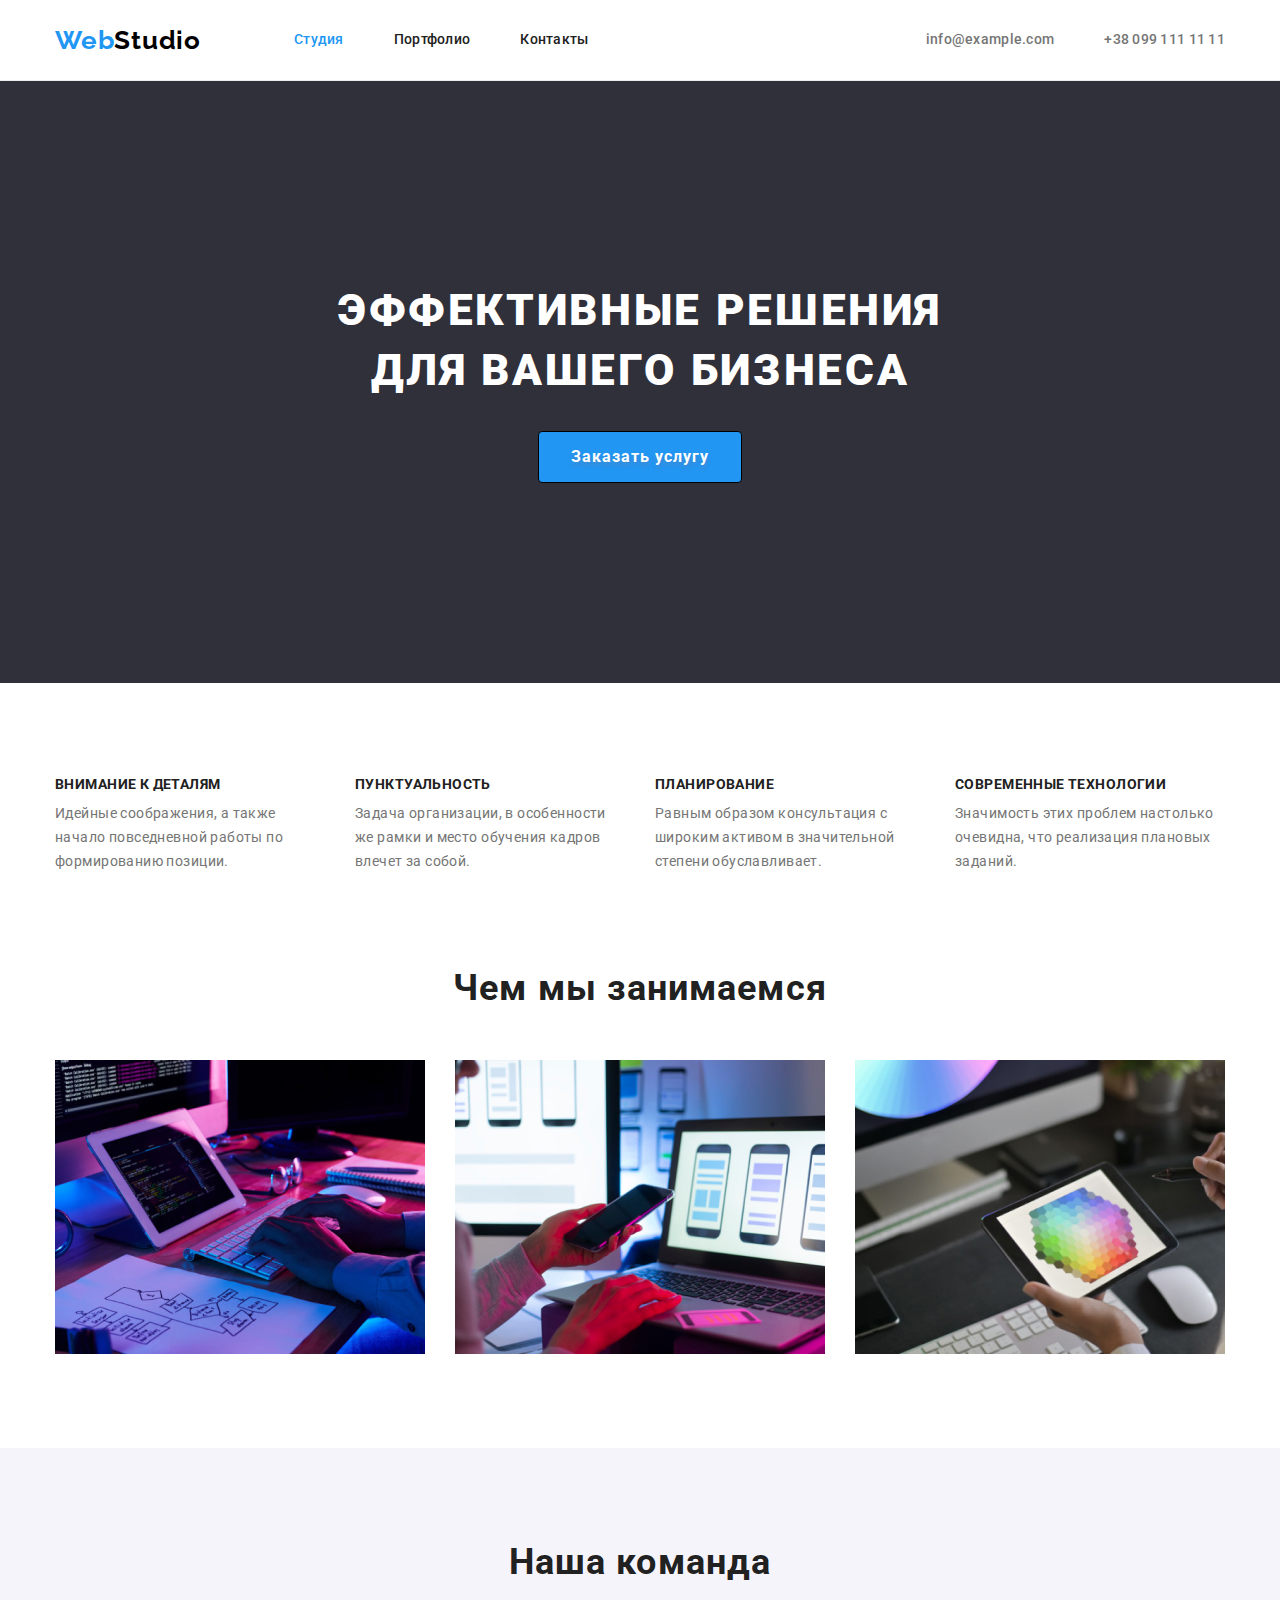
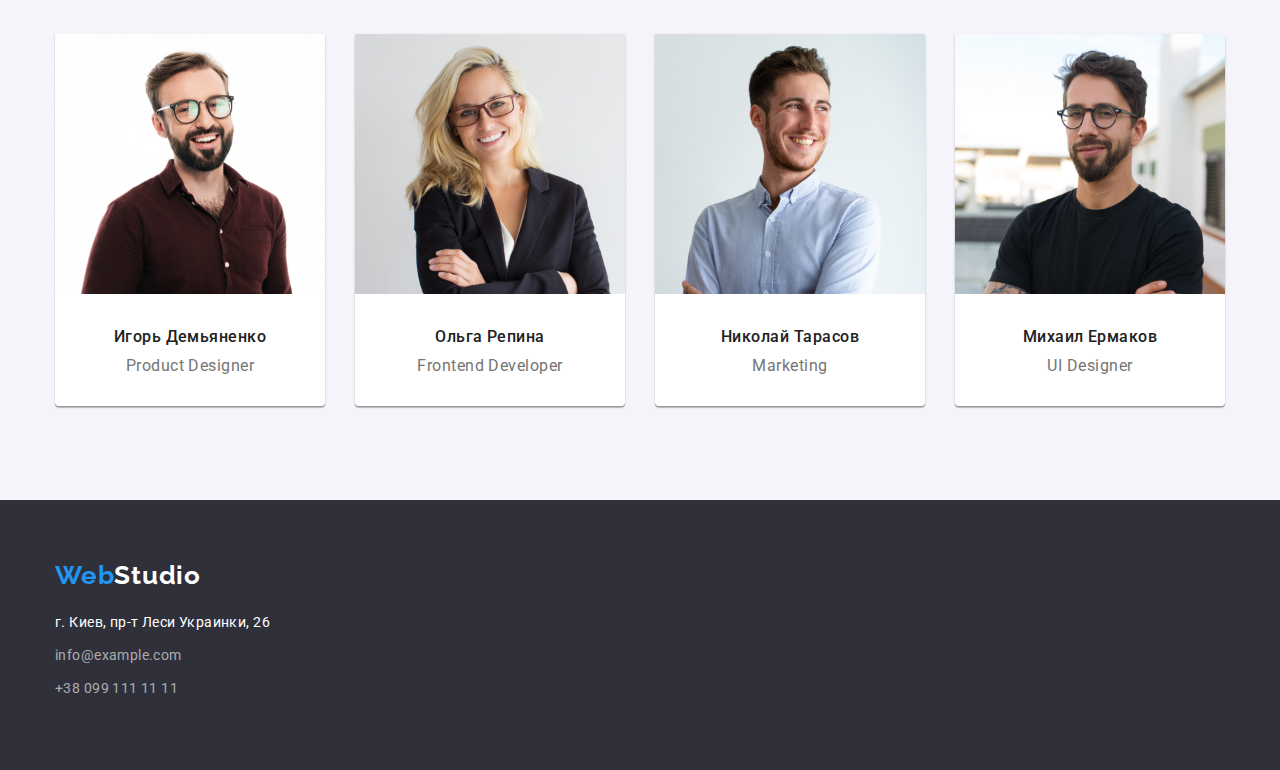
==== index.html @ 6e986ce3 "начало дз 4" ====
<!DOCTYPE html>
<html lang="ru">

<head>
    <meta charset="UTF-8" />
    <meta http-equiv="X-UA-Compatible" content="IE=edge" />
    <meta name="viewport" content="width=device-width, initial-scale=1.0" />
    <title>spec</title>
    <link href="https://fonts.googleapis.com/css2?family=Roboto:wght@400;500;700;900&display=swap" rel="stylesheet">
    <link href="https://fonts.googleapis.com/css2?family=Raleway:wght@700&display=swap" rel="stylesheet">
    <link href="https://cdnjs.cloudflare.com/ajax/libs/modern-normalize/1.1.0/modern-normalize.min.css"
        rel="stylesheet">
    <link rel="stylesheet" href="./css/styles.css">

    <!--Шапка-->
    <header class="page-header">

        <nav class="container main-nav">
            <a href="./index.html" class="logo-header">Web<span class="span-nav">Studio</span></a>
            <ul class="site-nav list">
                <li class="site-navigation item"><a href="" class="link current">Студия</a></li>
                <li class="site-navigation item"><a href="./portfolio.html" class="link">Портфолио</a></li>
                <li class="site-navigation item"><a href="" class="link">Контакты</a></li>
            </ul>

            <ul class="contact-nav list text">
                <li class="contact-nav item">
                    <a href="info@example.com" class="link">info@example.com</a>
                </li>
                <li class="contact-nav item">
                    <a href="tel:+380991111111" class="link">+38 099 111 11 11</a>
                </li>
            </ul>
        </nav>

    </header>
    <main>
        <!--герой-->
        <section class="hero">
            <h1 class="hero-title">
                Эффективные решения<br />
                для вашего бизнеса
            </h1>

            <button type="button" class="button primary">Заказать услугу</button>
        </section>
        <!--перечень-->
        <section class="section skr">
            <div class="container skroll">
                <ul class="skroll-list list">
                    <li class="skroll-list-element  ">
                        <h3 class="skroll-list-title">Внимание к деталям</h3>
                        <p class="skroll-list-paragraph">
                            Идейные соображения, а также начало повседневной работы по
                            формированию позиции.
                        </p>
                    </li>
                    <li class="skroll-list-element  ">
                        <h3 class="skroll-list-title">Пунктуальность</h3>
                        <p class="skroll-list-paragraph">
                            Задача организации, в особенности же рамки и место обучения кадров
                            влечет за собой.
                        </p>
                    </li>
                    <li class="skroll-list-element ">
                        <h3 class="skroll-list-title">Планирование</h3>
                        <p class="skroll-list-paragraph">
                            Равным образом консультация с широким активом в значительной
                            степени обуславливает.
                        </p>
                    </li>
                    <li class="skroll-list-element ">
                        <h3 class="skroll-list-title">Современные технологии</h3>
                        <p class="skroll-list-paragraph">
                            Значимость этих проблем настолько очевидна, что реализация
                            плановых заданий.
                        </p>
                    </li>
                </ul>
            </div>
        </section>
        <!--чем мы занимаемся-->
        <section class="section work">
            <div class="container section">
                <h2 class="section-title">Чем мы занимаемся</h2>
                <ul class="section-title-list list">
                    <li class="section-title-element">
                        <img src="./images/1.jpg" alt=" набо текста на клавиатуре" width="370" />
                    </li>
                    <li class="section-title-element">
                        <img src="./images/2.jpg" alt="рука с телефоном перед ноутбуком" width="370" />
                    </li>
                    <li class="section-title-element">
                        <img src="./images/3.jpg" alt="графический планшет в руке" width="370" />
                    </li>
                </ul>
            </div>
        </section>
        <!--наша команда-->
        <section class="command-section">
            <div class="container command">
                <h2 class="command-title">Наша команда</h2>
                <ul class="command-list list">
                    <li class="command-list-element">
                        <a href=""><img src="./images/4.jpg" alt="Игорь Демьяненко" width="270" /></a>
                        <div class="command-list-container">
                            <h3 class="command-list-title">Игорь Демьяненко</h3>
                            <p class="command-list-paragraph">Product Designer</p>
                        </div>
                    </li>
                    <li class="command-list-element">
                        <a href=""><img src="./images/5.jpg" alt="Ольга Репина" width="270" /></a>
                        <div class="command-list-container">
                            <h3 class="command-list-title">Ольга Репина</h3>
                            <p class="command-list-paragraph">Frontend Developer</p>
                        </div>
                    </li>
                    <li class="command-list-element">
                        <a href=""><img src="./images/6.jpg" alt="Николай Тарасов" width="270" /></a>
                        <div class="command-list-container">
                            <h3 class="command-list-title">Николай Тарасов</h3>
                            <p class="command-list-paragraph">Marketing</p>
                        </div>
                    </li>
                    <li class="command-list-element">
                        <a href=""><img src="./images/7.jpg" alt="Михаил Ермаков" width="270" /></a>
                        <div class="command-list-container">
                            <h3 class="command-list-title">Михаил Ермаков</h3>
                            <p class="command-list-paragraph">UI Designer</p>
                        </div>
                    </li>
                </ul>
            </div>

        </section>
    </main>

    <!--футер-->
    <footer class="footer">
        <div class="container ">
            <a href="./index.html" class="logo-footer">Web<span class="span-footer">Studio</span></a>
            <address>
                <ul class="footer-contact list ">
                    <li class="footer-li">
                        <a href="" class="address">г. Киев, пр-т Леси Украинки, 26</a>
                    </li>
                    <li class="footer-li">
                        <a href="info@example.com" class="link">info@example.com</a>
                    </li>
                    <li class="footer-li">
                        <a href="tel:+38-099-111-11-11" class="link">+38 099 111 11 11</a>
                    </li>
                </ul>
            </address>
        </div>
    </footer>
    </body>

</html>
---- css/styles.css ----
/* цвет основного текста #212121 */
/* вторичній цвет #757575 */
/* белый  #FFFFFF */
/* акцент #2196F3 */
/* вторичный цвет фона #E5E5E5 */
:root {
  --primary-text-color: #757575;
  --title-text-color: #212121;
  --accent-color: #2196f3;
  --primary-white-color: #ffffff;
  --button-secondary-color: #f5f4fa;
  --primary-bg-color: #e5e5e5;
}
/* ----------УТИЛИТЫ--------------- */
h1,
h2,
h3,
h4,
h5,
h6 {
  margin-top: 0;
}
img {
  display: block;
  max-width: 100%;
}
.list {
  list-style: none;
  padding: 0;
  margin: 0;
}
a {
  text-decoration: none;
  display: inline-block;
}
.visually-hidden {
  position: absolute;
  width: 1px;
  height: 1px;
  margin: -1px;
  padding: 0;
  overflow: hidden;
  border: 0;
  clip: rect(0 0 0 0);
}

body {
  color: var(--primary-text-color);
  font-family: Roboto;
  font-style: normal;
}
.container {
  margin-left: auto;
  margin-right: auto;
  width: 1200px;
  padding-left: 15px;
  padding-right: 15px;
}
/*-------------HEADER--------- */

.page-header {
  background-color: var(--primary-white-color);
}

.main-nav {
  display: flex;
  align-items: center;
}
.logo-header {
  display: flex;
  color: var(--accent-color);
  font-family: Raleway;
  font-style: normal;
  font-weight: 700;
  font-size: 26px;
  line-height: 1.19;
  letter-spacing: 0.03em;
}
.span-nav {
  color: #000000;
}
/* site nav */
.site-nav {
  display: flex;
  font-weight: 500;
  font-size: 14px;
  line-height: 1.14;
  letter-spacing: 0.02em;
  margin-left: 93px;
}
.site-nav .item + .item {
  margin-left: 50px;
}
.site-nav .link {
  display: block;
  padding-top: 32px;
  padding-bottom: 32px;
  color: var(--title-text-color);
}
.site-nav .link:hover,
.site-nav .link:focus {
  color: var(--accent-color);
}
.site-nav .link.current {
  color: var(--accent-color);
}
/* contact nav */
.contact-nav {
  display: flex;
  font-weight: 500;
  font-size: 14px;
  line-height: 1.14;
  letter-spacing: 0.02em;
  margin-left: auto;
}
.contact-nav .item + .item {
  margin-left: 50px;
}
.contact-nav .link {
  color: var(--primary-text-color);
}
.contact-nav .link:hover,
.contact-nav .link:focus {
  color: var(--accent-color);
}

/*------------ HERO----------- */
.hero {
  text-align: center;
  background-color: #2f303a;
  padding-top: 200px;
  padding-bottom: 200px;
}
.hero-title {
  margin-top: 0;
  margin-bottom: 30px;
  font-weight: 900;
  font-size: 44px;
  line-height: 1.36;
  letter-spacing: 0.06em;
  text-transform: uppercase;
  color: #ffffff;
}
/* button */
.button {
  padding: 10px 32px;
  color: var(--title-text-color);
  background-color: var(--primary-white-color);
  font-weight: 700;
  font-size: 16px;
  line-height: 1.87;
  letter-spacing: 0.06em;
  border: transparent;
  border: 1px solid #000000;
  text-shadow: 0px 4px 4px rgba(170, 99, 99, 0.25);
  border-radius: 4px;
}
.button.primary {
  color: var(--primary-white-color);
  background-color: var(--accent-color);
}
.button.primary:hover {
  background-color: var(--button-secondary-color);
  color: var(--accent-color);
}
/* ---------------SKROLL SECTIONS----------- */

/* skrol list */
.section.skr {
  padding-top: 94px;
  padding-bottom: 94px;
}

.skroll-list {
  display: flex;
}

.skroll-list-element {
  width: 270px;
  margin-right: 30px;
}
.skroll-list-element:nth-child(4) {
  margin-right: 0;
}

.skroll-list-title {
  color: var(--title-text-color);
  font-weight: 700;
  font-size: 14px;
  line-height: 1.14;
  letter-spacing: 0.03em;
  text-transform: uppercase;
  margin-bottom: 10px;
}
.skroll-list-paragraph {
  margin: 0;
  padding: 0;
  color: var(--primary-text-color);
  font-weight: 400;
  font-size: 14px;
  line-height: 1.71;
  letter-spacing: 0.03em;
}
/* -------ЧЕМ МЫ ЗАНИМАЕМСЯ-------- */
/* section title */
.section.work {
  padding-bottom: 94px;
}
.section-title {
  color: var(--title-text-color);

  font-weight: 700;
  font-size: 36px;
  line-height: 1.16;
  text-align: center;
  letter-spacing: 0.03em;
  margin-bottom: 50px;
}
.section-title-list {
  display: flex;
}
.section-title-element {
  margin-right: 30px;
}
.section-title-element:nth-child(3n) {
  margin-right: 0;
}
/* ---------COMMAND SECTION---------- */
.command-section {
  background-color: #f5f4fa;
  padding-top: 94px;
  padding-bottom: 94px;
}
.command-title {
  color: var(--title-text-color);

  font-weight: 700;
  font-size: 36px;
  line-height: 1.16;
  text-align: center;
  letter-spacing: 0.03em;
  margin-bottom: 50px;
}
.command-list {
  display: flex;
}
.command-list-container {
  padding-top: 30px;
  padding-bottom: 30px;
}
.command-list-title {
  color: var(--title-text-color);

  font-weight: 500;
  font-size: 16px;
  line-height: 1.18;
  letter-spacing: 0.03em;
  text-align: center;
  margin-bottom: 10px;
}
.command-list-paragraph {
  color: var(--primary-text-color);
  font-weight: 400;
  font-size: 16px;
  line-height: 1.18;
  text-align: center;
  letter-spacing: 0.03em;
  margin: 0;
}
.command-list-element {
  display: block;
  margin-right: 30px;
  background-color: #ffffff;
  box-shadow: 0px 1px 3px rgba(0, 0, 0, 0.12), 0px 1px 1px rgba(0, 0, 0, 0.14),
    0px 2px 1px rgba(0, 0, 0, 0.2);
  border-radius: 0px 0px 4px 4px;
  overflow: hidden;
}
.command-list-element:nth-child(4n) {
  margin-right: 0;
}
/* --------ФУТЕР---------- */

.footer {
  background-color: #2f303a;
  padding-top: 60px;
  padding-bottom: 60px;
}
.logo-footer {
  color: var(--accent-color);
  font-family: Raleway;
  font-style: normal;
  font-weight: 700;
  font-size: 26px;
  line-height: 1.19;
  letter-spacing: 0.03em;
  margin-bottom: 20px;
}
.span-footer {
  color: #ffffff;
}
.footer-li {
  margin-bottom: 9px;
}
.footer-contact {
  font-family: Roboto;
  font-style: normal;
  font-weight: 400;
  font-size: 14px;
  line-height: 1.71;
  letter-spacing: 0.03em;
}
.footer-contact .address {
  color: var(--primary-white-color);
}
.footer-contact .address:hover,
.footer-contact .address:focus {
  color: var(--accent-color);
}
.footer-contact .link {
  color: rgba(255, 255, 255, 0.6);
}
.footer-contact .link:hover,
.footer-contact .link:focus {
  color: var(--accent-color);
}

/* ------------PORTFOLIO------------------- */
.page-header {
  border-bottom: 1px solid #ececec;
}
.portf-nav {
  display: flex;
  align-items: center;
}
.portfolio-site-nav .item + .item {
  margin-left: 50px;
}
.logo-portfolio-hed {
  display: flex;
  color: var(--accent-color);
  font-family: Raleway;
  font-style: normal;
  font-weight: 700;
  font-size: 26px;
  line-height: 1.19;
  letter-spacing: 0.03em;
}
/* portfolio site nav  */
.portfolio-site-nav {
  display: flex;
  font-weight: 500;
  font-size: 14px;
  line-height: 1.14;
  letter-spacing: 0.02em;
  margin-left: 93px;
}
.portfolio-site-nav .link {
  display: block;
  padding-top: 32px;
  padding-bottom: 32px;
  color: var(--title-text-color);
}
.portfolio-site-nav .link:hover,
.portfolio-site-nav .link:focus {
  color: var(--accent-color);
}
.portfolio-site-nav .link.current {
  color: var(--accent-color);
}
/* contact nav */
.portfolio-contact-nav {
  display: flex;
  font-weight: 500;
  font-size: 14px;
  line-height: 1.14;
  letter-spacing: 0.02em;
  margin-left: auto;
}
.portfolio-contact-nav .item + .item {
  margin-left: 50px;
}
.portfolio-contact-nav .link {
  display: block;
  padding-top: 32px;
  padding-bottom: 32px;
  color: var(--primary-text-color);
}
.portfolio-contact-nav .link:hover,
.portfolio-contact-nav .link:focus {
  color: var(--accent-color);
}
/* portfolio button */
.button-portfolio {
  color: var(--title-text-color);
  padding: 6px 22px;

  font-weight: 500;
  font-size: 16px;
  line-height: 1.62;
  text-align: center;
  letter-spacing: 0.03em;
  border: transparent;
  border-radius: 4px;
}
.button-portfolio .secondary {
  color: var(--title-text-color);
  background-color: var(--button-secondary-color);
}

.portfolio-button .button-portfolio.secondary:hover {
  background-color: var(--accent-color);
  color: var(--button-secondary-color);
}

/* portfolio list */
.portfolio-section {
  padding-top: 94px;
  padding-bottom: 94px;
}

.portfolio-button {
  display: flex;
  justify-content: center;

  margin-bottom: 50px;
}
.click {
  margin-right: 8px;
}
.click:nth-child(5n) {
  margin-right: 0;
}
.portfolio-list {
  display: flex;
  flex-wrap: wrap;
  background-color: var(--primary-white-color);
}
.portfolio-list-element {
  width: 370px;
  margin-right: 30px;
  margin-bottom: 30px;
  background-color: #ffffff;
  border: 1px solid #eeeeee;
  box-sizing: border-box;
}
.portfolio-list-element:nth-child(3n) {
  margin-right: 0;
}
.portfolio-list-element:nth-last-child(-n + 3) {
  margin-bottom: 0;
}
/* -----------АЛЬТЕРНАТИВНЫЙ ВАРИАНТ-------------- */
/* .portfolio-list-element {
  width: calc((100 - 60px) / 3);
  margin-right: 30px;
  margin-bottom: 30px;
}
.portfolio-list-element:nth-child(3n) {
  margin-right: 0;
}
.portfolio-list-element:nth-last-child(-n + 3) {
  margin-bottom: 0;
} */
.portfolio-list .title {
  color: var(--title-text-color);
}
.portfolio-list-div {
  padding: 20px 24px 20px 24px;
}
.portfolio-list-title {
  font-family: Roboto;
  font-style: normal;
  font-weight: 700;
  font-size: 18px;
  line-height: 2;
  letter-spacing: 0.06em;
  color: #212121;
  margin-bottom: 4px;
}
.portfolio-list-paragraph {
  font-weight: 400;
  font-size: 16px;
  line-height: 1.87;
  letter-spacing: 0.03em;
  margin: 0;
}
/* portfolio footer */
.porfolio-footer {
  background-color: #2f303a;
  padding-top: 60px;
  padding-bottom: 60px;
}

.logo-porfolio-footer {
  color: var(--accent-color);
  font-family: Raleway;
  font-style: normal;
  font-weight: 700;
  font-size: 26px;
  line-height: 1.19;
  letter-spacing: 0.03em;
  margin-bottom: 20px;
}
.portfolio-footer-li {
  margin-bottom: 9px;
}
.portfolio-footer-contact {
  font-family: Roboto;
  font-style: normal;
  font-weight: 400;
  font-size: 14px;
  line-height: 1.71;
  letter-spacing: 0.03em;
}
.portfolio-footer-contact .address {
  color: var(--primary-white-color);
}
.portfolio-footer-contact .address:hover,
.portfolio-footer-contact .address:focus {
  color: var(--accent-color);
}
.portfolio-footer-contact .link {
  color: rgba(255, 255, 255, 0.6);
}
.portfolio-footer-contact .link:hover,
.portfolio-footer-contact .link:focus {
  color: var(--accent-color);
}
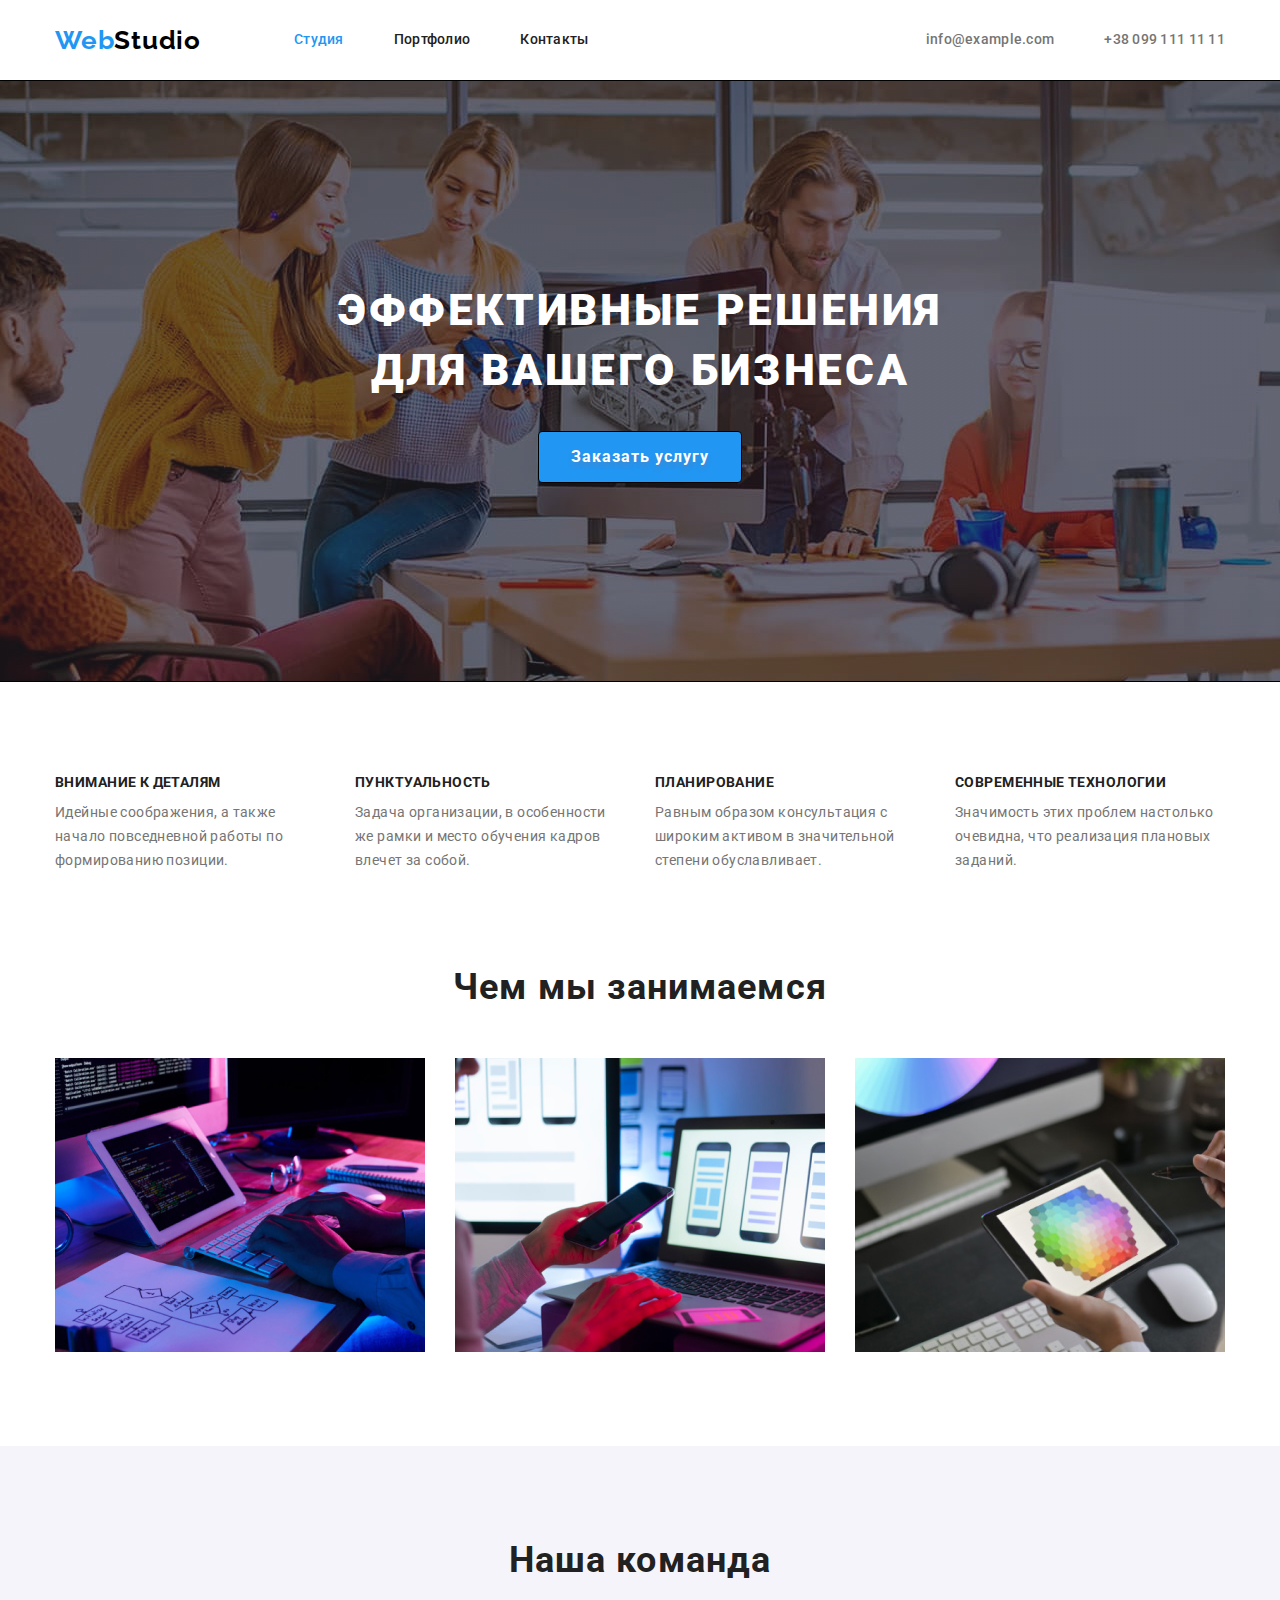
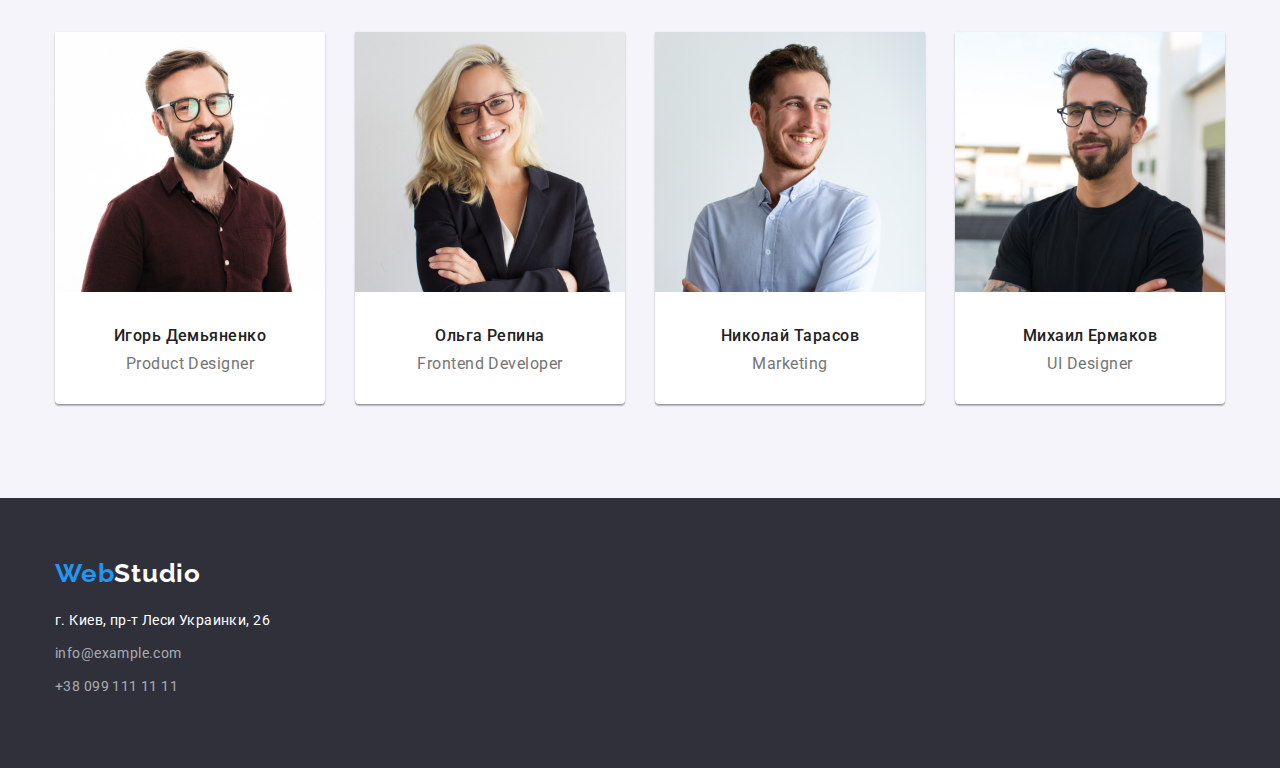
==== commit 054b40f1: "сделал секцию герои" ====
--- a/index.html
+++ b/index.html
@@ -36,7 +36,7 @@
     </header>
     <main>
         <!--герой-->
-        <section class="hero">
+        <section class="hero overlay">
             <h1 class="hero-title">
                 Эффективные решения<br />
                 для вашего бизнеса
--- a/css/styles.css
+++ b/css/styles.css
@@ -127,9 +127,21 @@
 /*------------ HERO----------- */
 .hero {
   text-align: center;
-  background-color: #2f303a;
+  border-color: #2f303a;
   padding-top: 200px;
   padding-bottom: 200px;
+}
+.overlay {
+  outline: 1px solid black;
+  max-width: 1600px;
+  height: 600px;
+  margin-left: auto;
+  margin-right: auto;
+  background-image: linear-gradient(to right, rgba(47, 48, 58, 0.4), rgba(47, 48, 58, 0.4)),
+    url(../images/img-fon.jpg);
+  background-size: cover;
+  background-position: center;
+  background-repeat: no-repeat;
 }
 .hero-title {
   margin-top: 0;
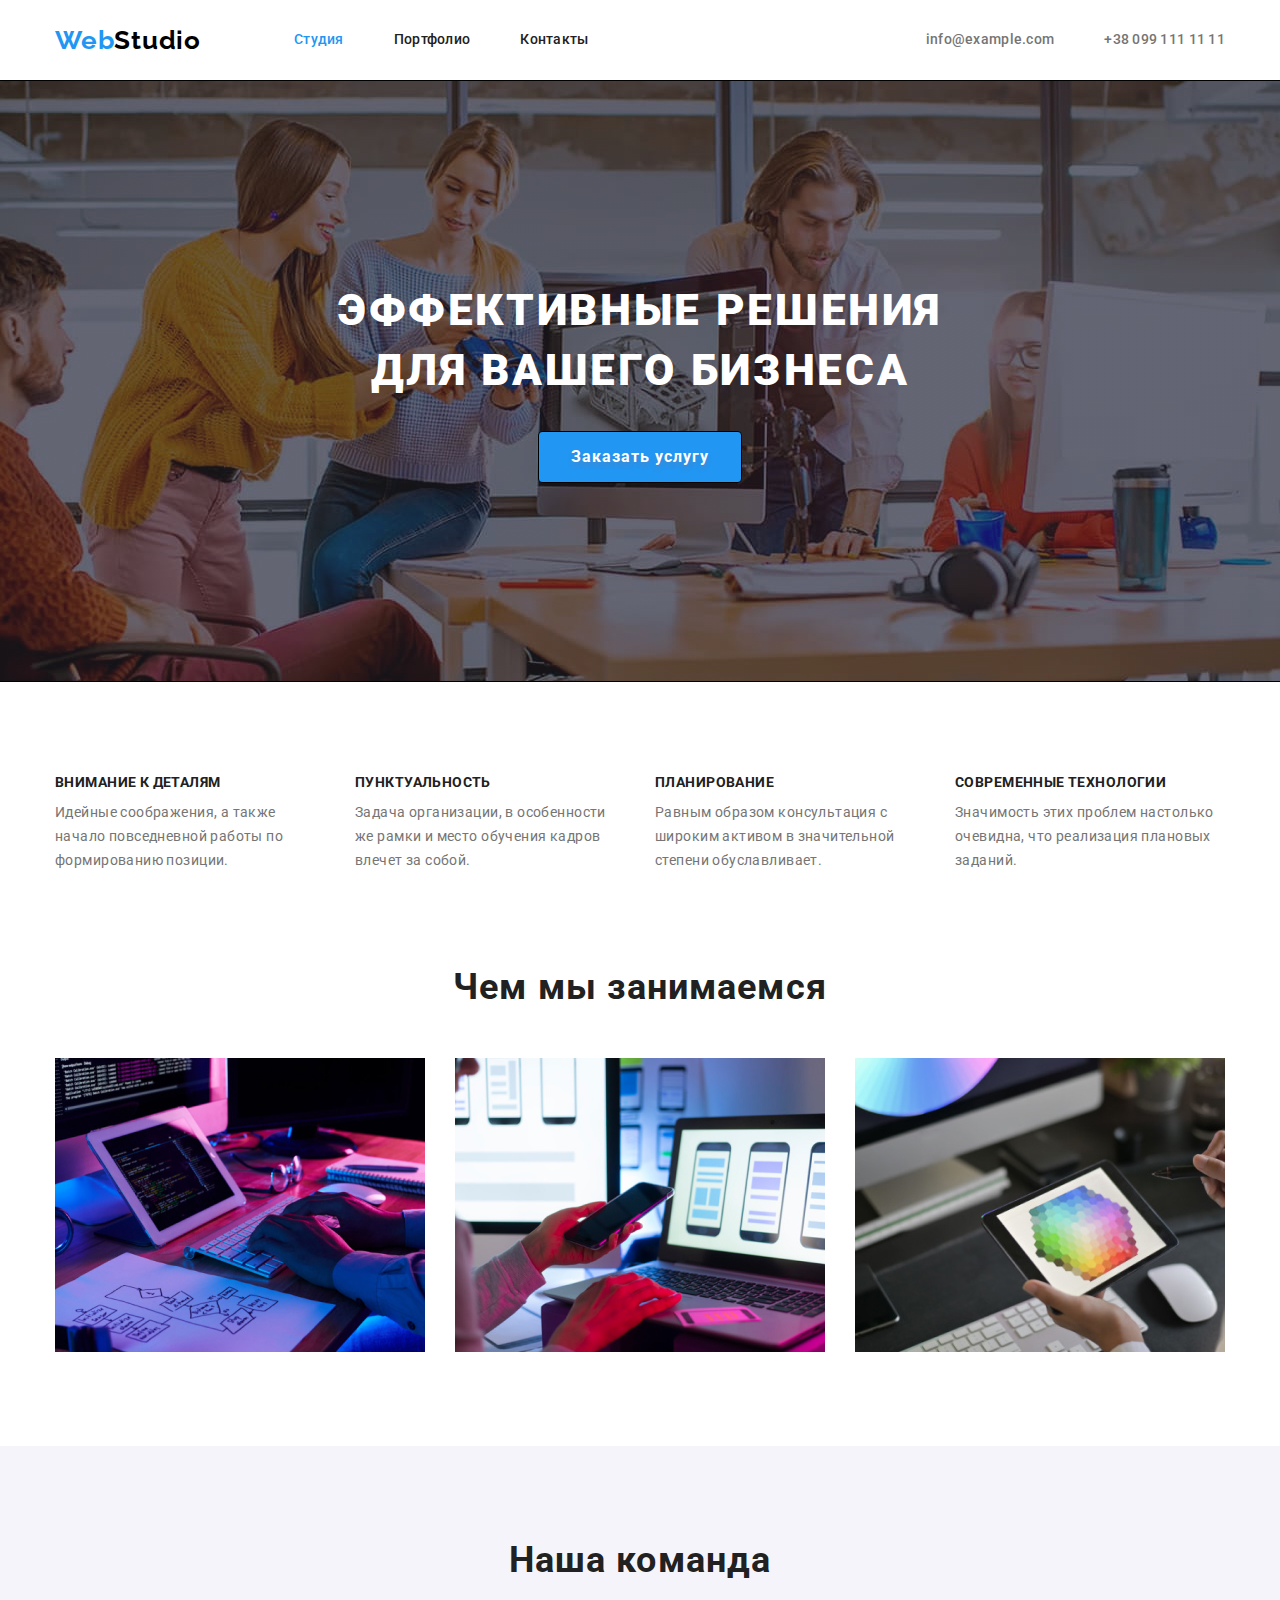
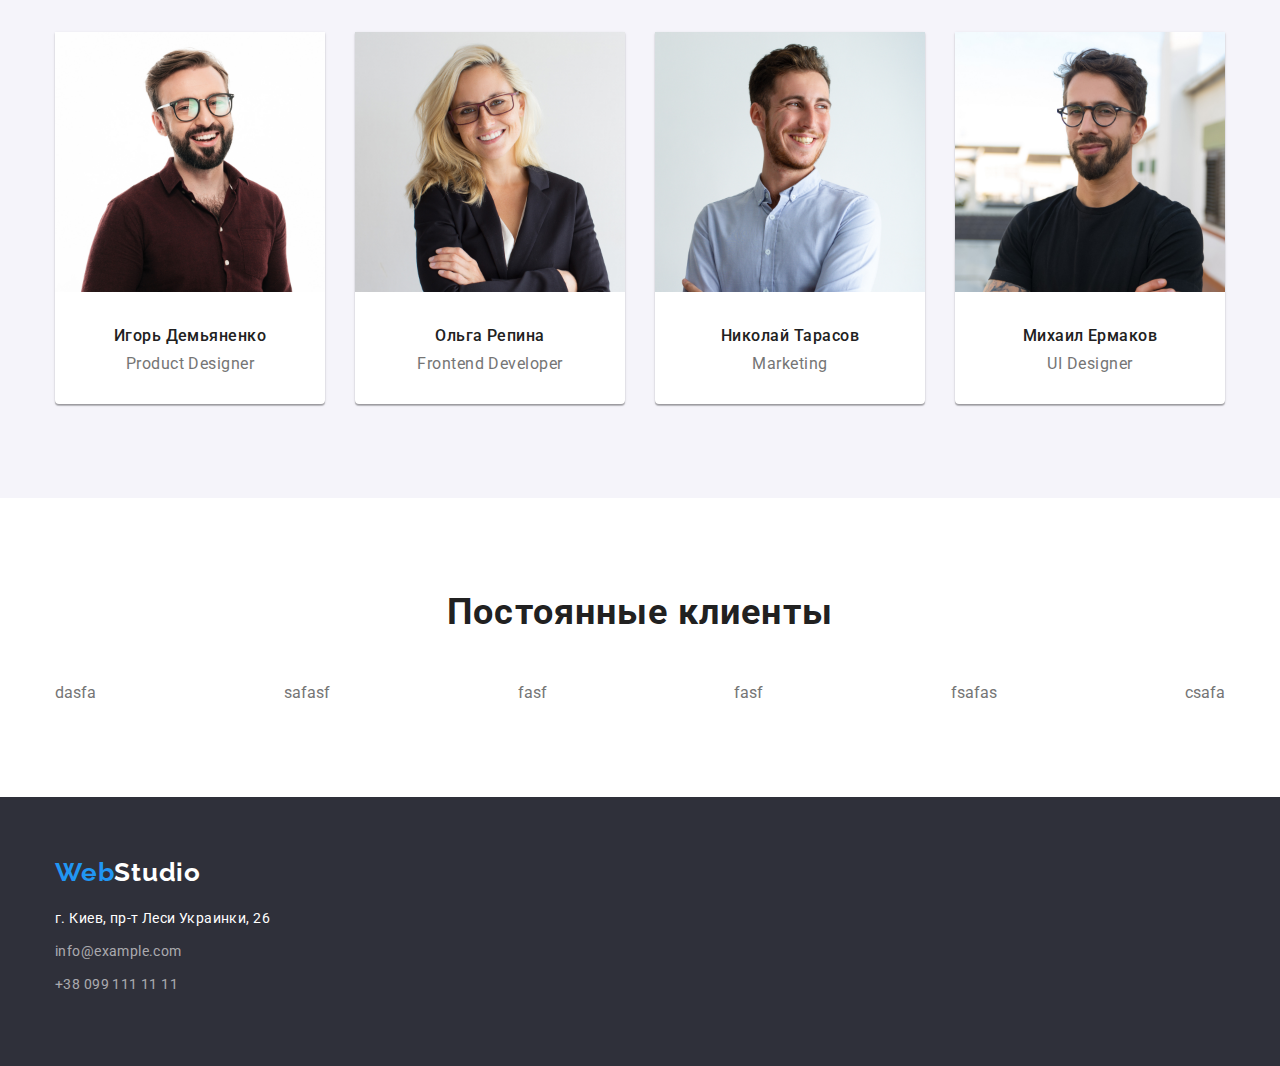
==== commit 461c7061: "начал секцию постоянные клиенты" ====
--- a/index.html
+++ b/index.html
@@ -133,6 +133,22 @@
             </div>
 
         </section>
+        <!-- Постоянные клиенты -->
+        <section class="client-section">
+            <div class="container client ">
+                <h2 class="klient-title">Постоянные клиенты</h2>
+                <ul class="client-list list">
+                    <li class="client-list-element">dasfa</li>
+                    <li class="client-list-element">safasf</li>
+                    <li class="client-list-element">fasf</li>
+                    <li class="client-list-element">fasf</li>
+                    <li class="client-list-element">fsafas</li>
+                    <li class="client-list-element">csafa</li>
+
+                </ul>
+            </div>
+
+        </section>
     </main>
 
     <!--футер-->
--- a/css/styles.css
+++ b/css/styles.css
@@ -291,6 +291,31 @@
 .command-list-element:nth-child(4n) {
   margin-right: 0;
 }
+/* -------------CLIENT SECTION------------ */
+.client-section {
+  padding-top: 94px;
+  padding-bottom: 94px;
+}
+.klient-title {
+  color: var(--title-text-color);
+  font-weight: 700;
+  font-size: 36px;
+  line-height: 1.16;
+  text-align: center;
+  letter-spacing: 0.03em;
+  margin-bottom: 50px;
+}
+.client-list {
+  display: flex;
+  justify-content: space-between;
+}
+.client-list-element {
+  display: block;
+  margin-right: 30px;
+}
+.client-list-element:nth-child(6n) {
+  margin-right: 0;
+}
 /* --------ФУТЕР---------- */
 
 .footer {
@@ -443,6 +468,7 @@
 .click:nth-child(5n) {
   margin-right: 0;
 }
+
 .portfolio-list {
   display: flex;
   flex-wrap: wrap;
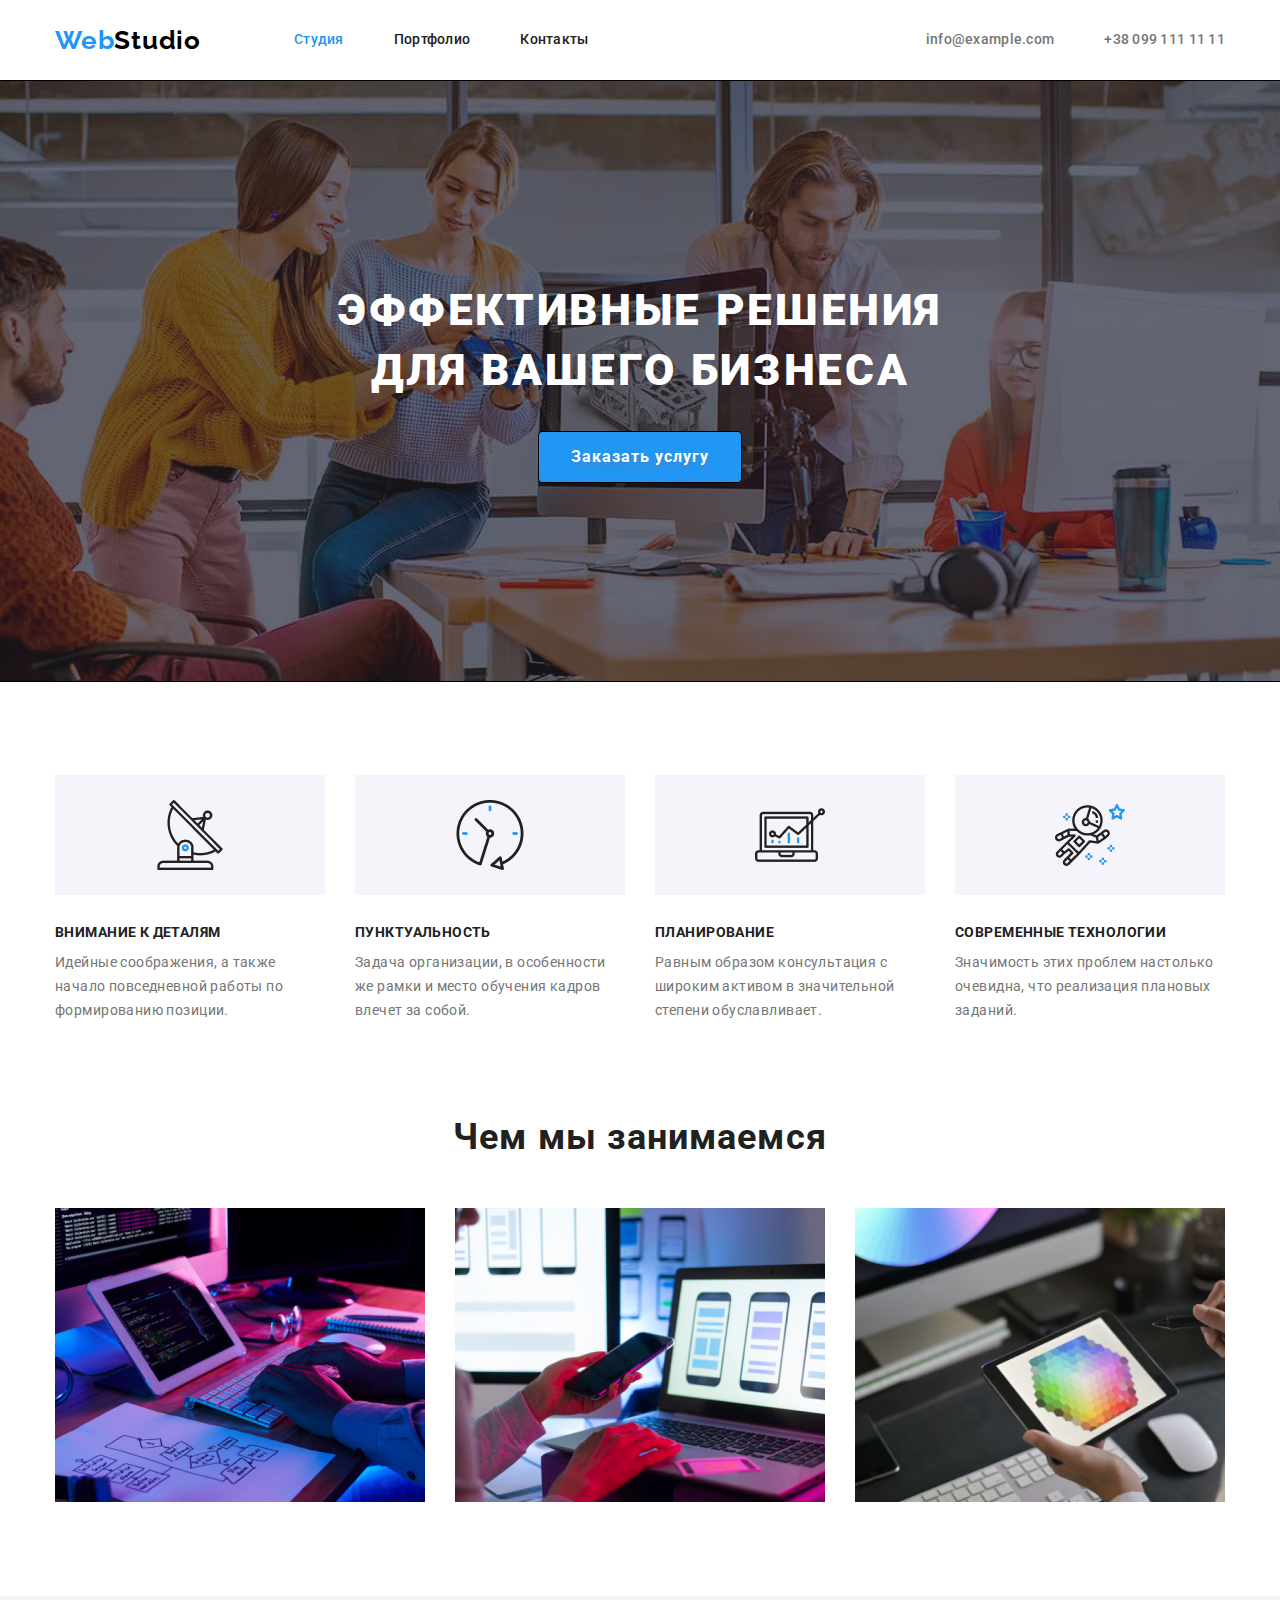
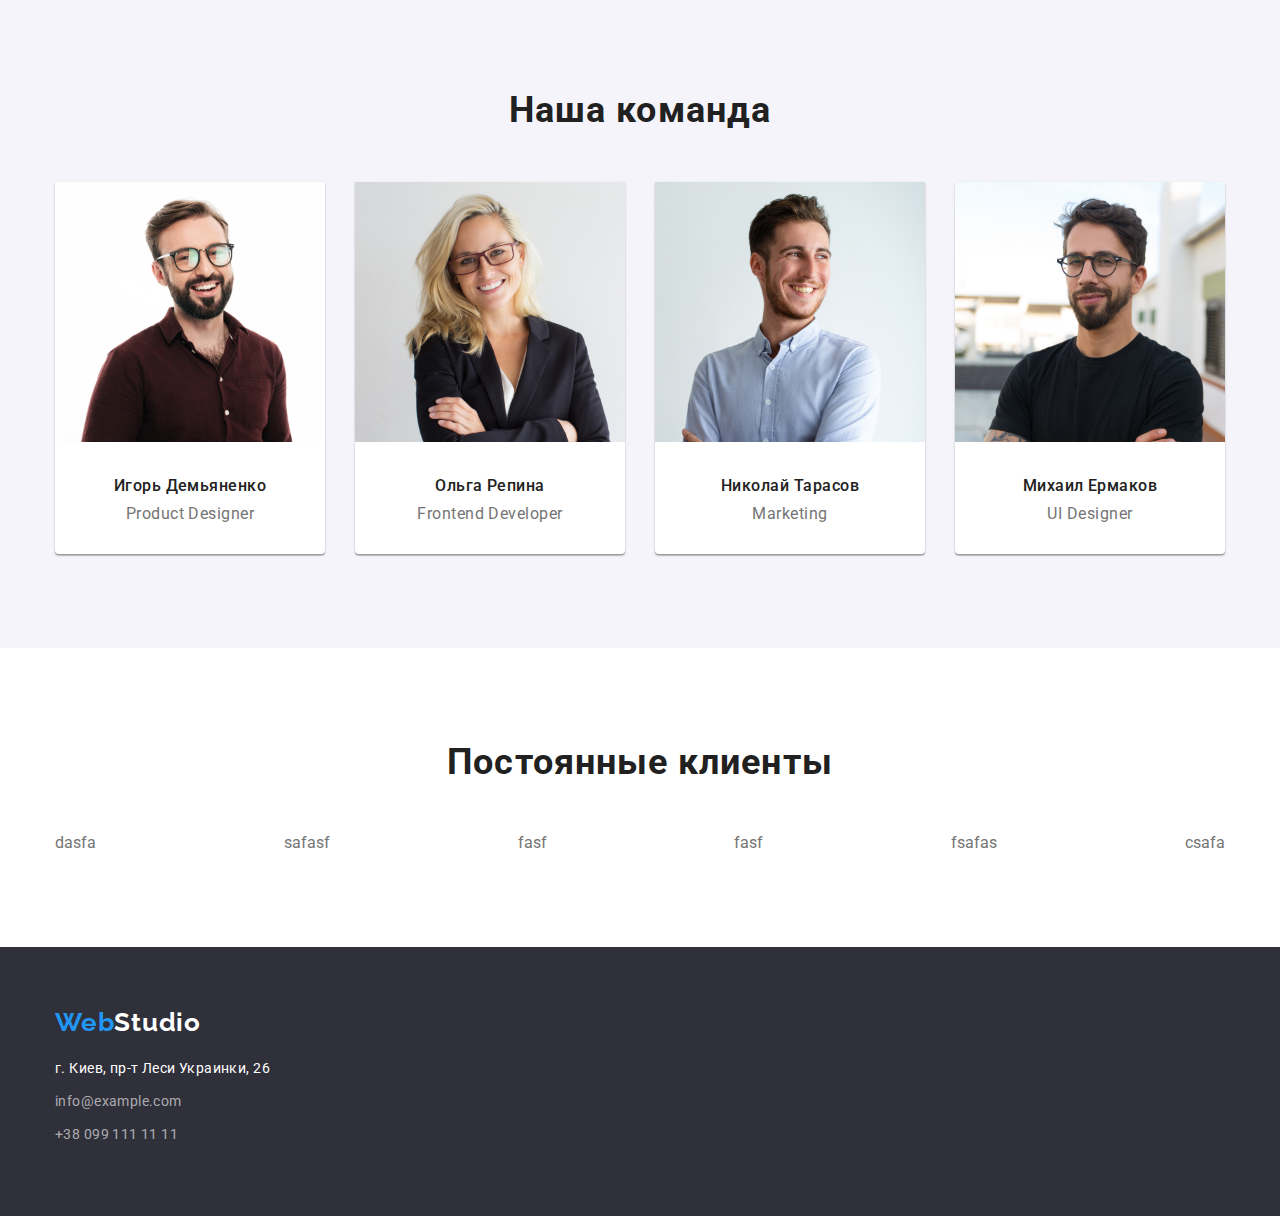
==== commit e256c0b5: "доделал секцию Скролл" ====
--- a/index.html
+++ b/index.html
@@ -48,28 +48,28 @@
         <section class="section skr">
             <div class="container skroll">
                 <ul class="skroll-list list">
-                    <li class="skroll-list-element  ">
+                    <li class="skroll-list-element icon-antena ">
                         <h3 class="skroll-list-title">Внимание к деталям</h3>
                         <p class="skroll-list-paragraph">
                             Идейные соображения, а также начало повседневной работы по
                             формированию позиции.
                         </p>
                     </li>
-                    <li class="skroll-list-element  ">
+                    <li class="skroll-list-element icon-clock ">
                         <h3 class="skroll-list-title">Пунктуальность</h3>
                         <p class="skroll-list-paragraph">
                             Задача организации, в особенности же рамки и место обучения кадров
                             влечет за собой.
                         </p>
                     </li>
-                    <li class="skroll-list-element ">
+                    <li class="skroll-list-element icon-diagram ">
                         <h3 class="skroll-list-title">Планирование</h3>
                         <p class="skroll-list-paragraph">
                             Равным образом консультация с широким активом в значительной
                             степени обуславливает.
                         </p>
                     </li>
-                    <li class="skroll-list-element ">
+                    <li class="skroll-list-element icon-astronaut ">
                         <h3 class="skroll-list-title">Современные технологии</h3>
                         <p class="skroll-list-paragraph">
                             Значимость этих проблем настолько очевидна, что реализация
--- a/css/styles.css
+++ b/css/styles.css
@@ -194,6 +194,28 @@
 .skroll-list-element:nth-child(4) {
   margin-right: 0;
 }
+.icon-antena::before {
+  background-image: url(../images/antenna.png);
+}
+.icon-clock::before {
+  background-image: url(../images/clock.png);
+}
+.icon-diagram::before {
+  background-image: url(../images/diagram.png);
+}
+.icon-astronaut::before {
+  background-image: url(../images/astronaut.png);
+}
+.skroll-list-element::before {
+  display: block;
+  content: '';
+  height: 120px;
+  margin-bottom: 30px;
+  background-size: 70px;
+  background-repeat: no-repeat;
+  background-position: center;
+  background-color: #f5f4fa;
+}
 
 .skroll-list-title {
   color: var(--title-text-color);
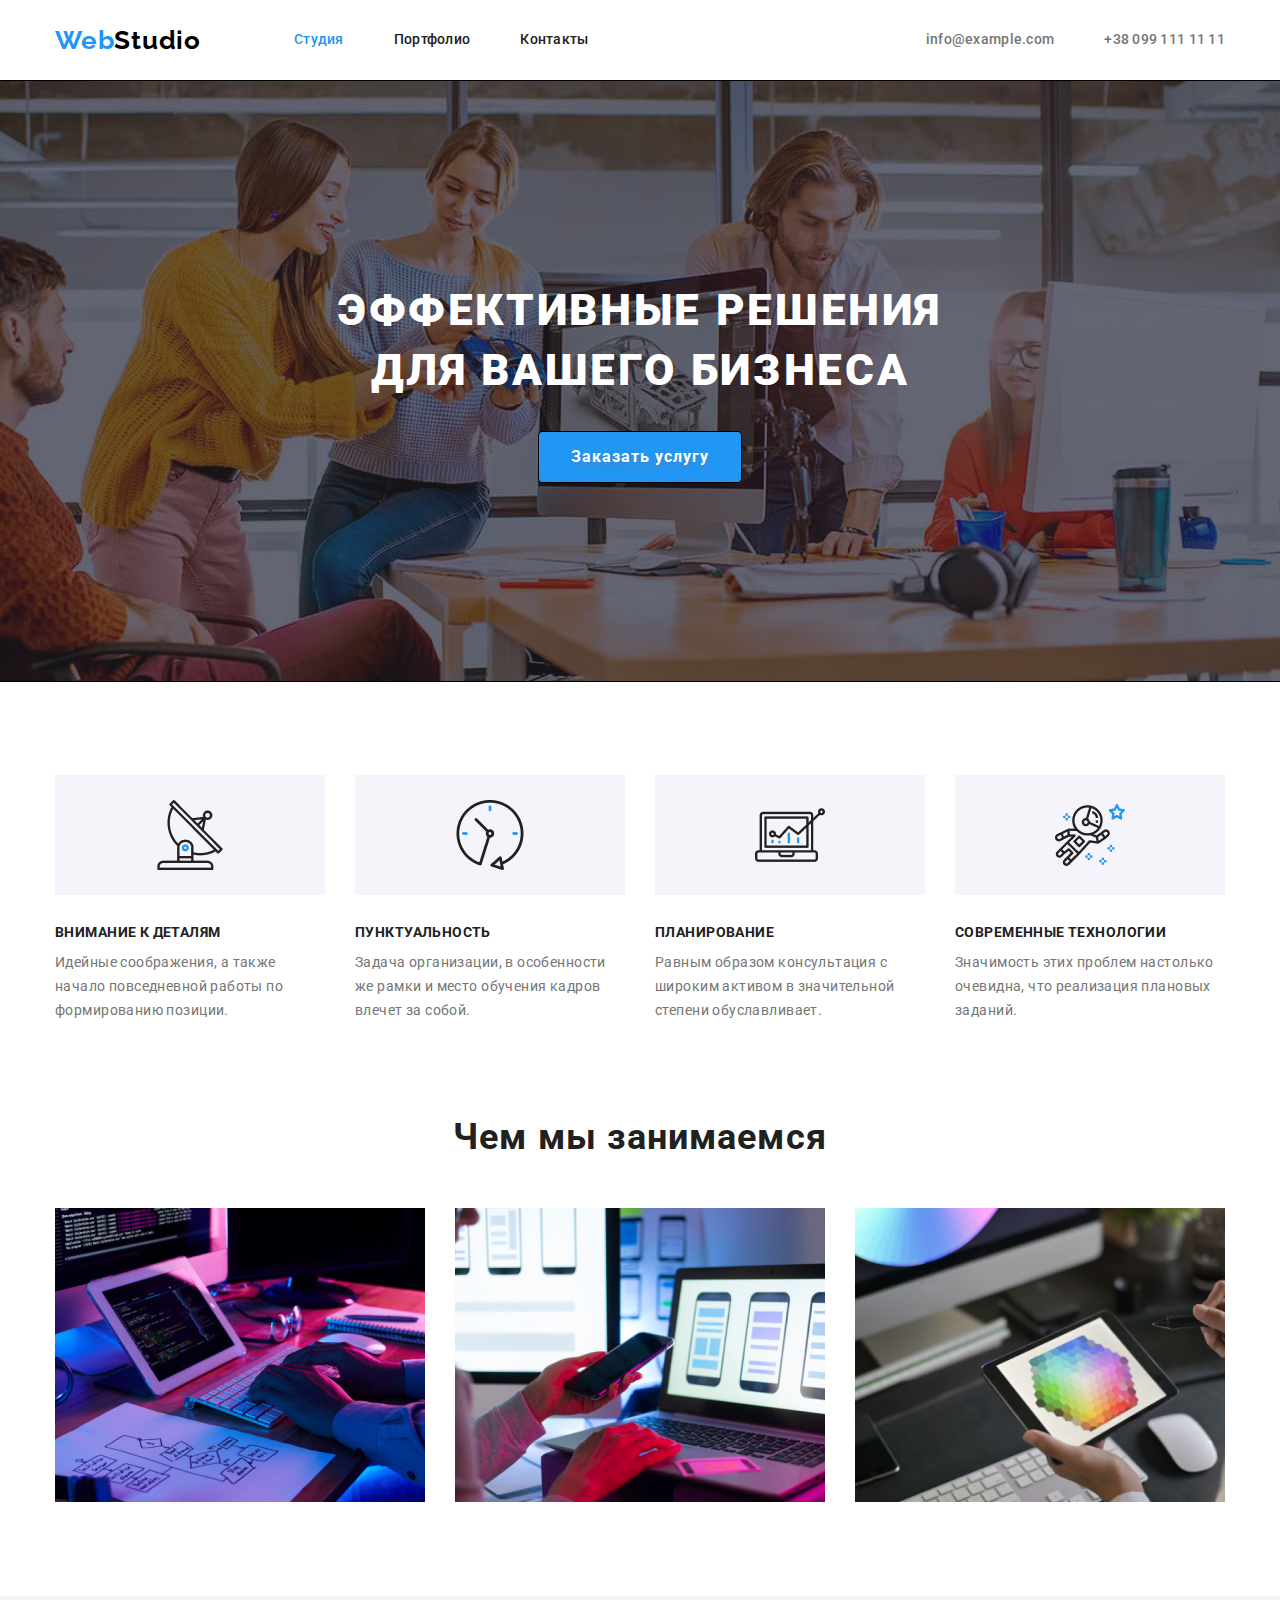
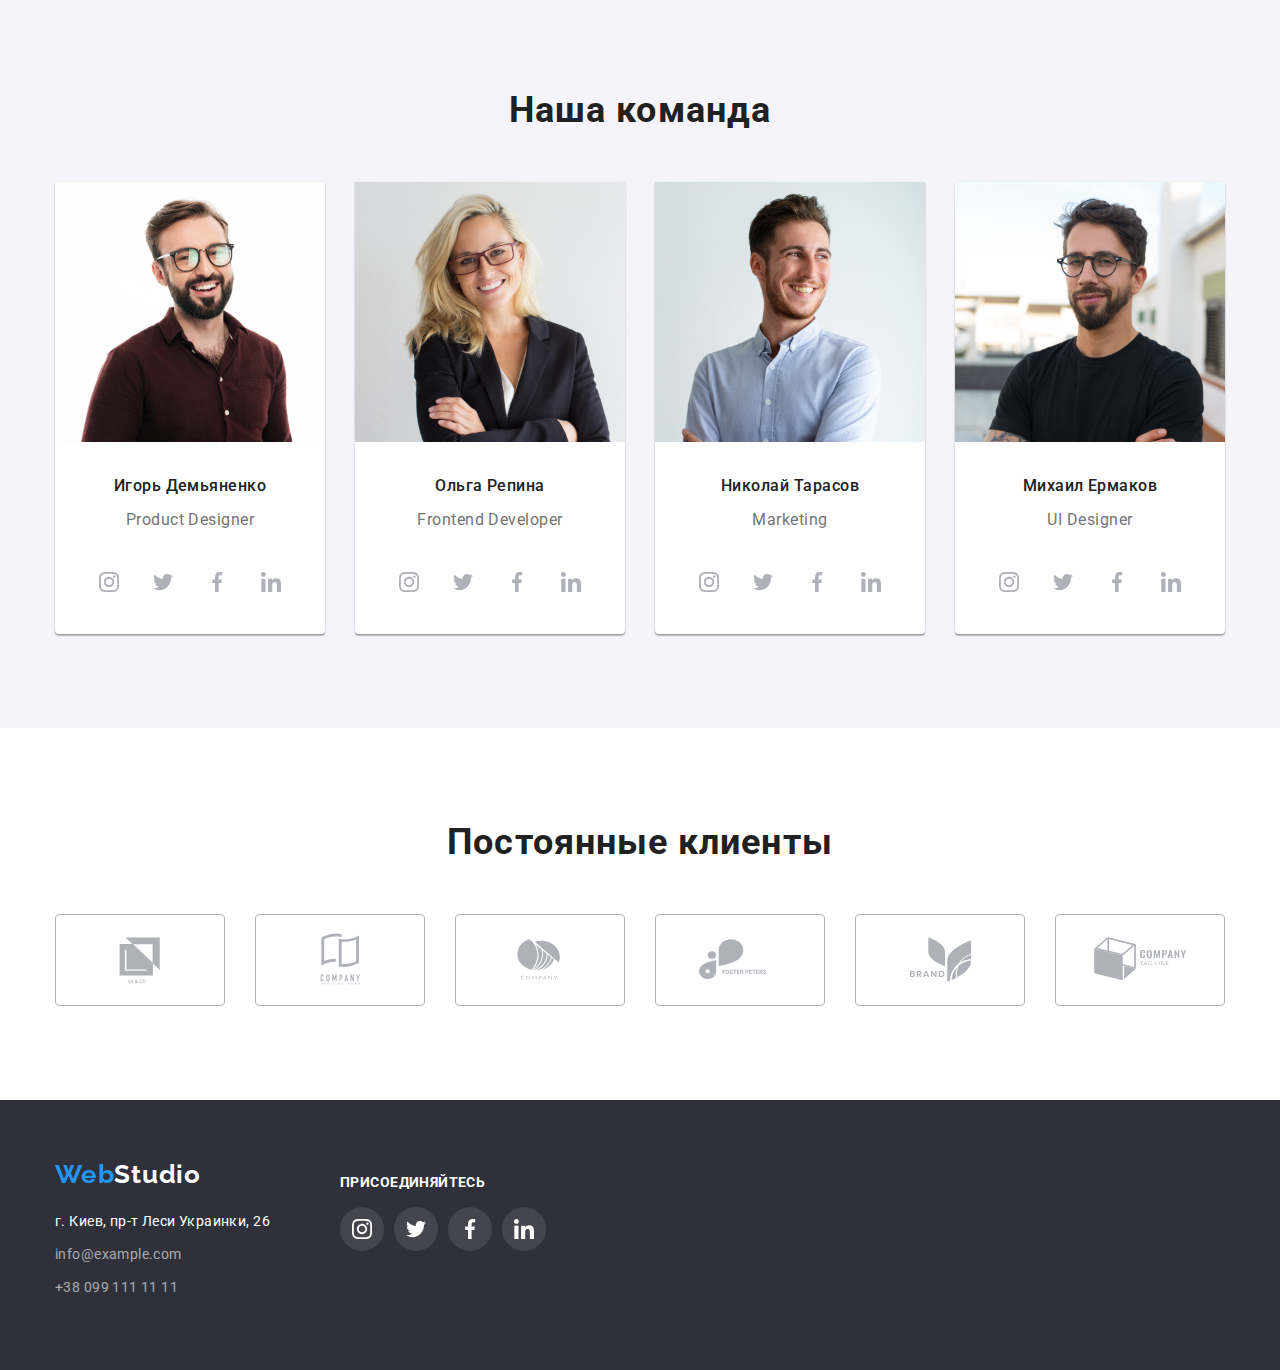
==== commit fba9614b: "почти готово" ====
--- a/index.html
+++ b/index.html
@@ -25,10 +25,10 @@
 
             <ul class="contact-nav list text">
                 <li class="contact-nav item">
-                    <a href="info@example.com" class="link">info@example.com</a>
+                    <a href="info@example.com" class="tel link">info@example.com</a>
                 </li>
                 <li class="contact-nav item">
-                    <a href="tel:+380991111111" class="link">+38 099 111 11 11</a>
+                    <a href="tel:+380991111111" class="mail link">+38 099 111 11 11</a>
                 </li>
             </ul>
         </nav>
@@ -106,6 +106,36 @@
                         <div class="command-list-container">
                             <h3 class="command-list-title">Игорь Демьяненко</h3>
                             <p class="command-list-paragraph">Product Designer</p>
+                            <ul class="command-list social-list list">
+                                <li class="social-item">
+                                    <a href="" class="social-link link">
+                                        <svg class="social-icon">
+                                            <use href="./images/symbol-defs.svg#icon-instagram"></use>
+                                        </svg>
+                                    </a>
+                                </li>
+                                <li class="social-item">
+                                    <a href="" class="social-link link">
+                                        <svg class="social-icon">
+                                            <use href="./images/symbol-defs.svg#icon-twitter"></use>
+                                        </svg>
+                                    </a>
+                                </li>
+                                <li class="social-item">
+                                    <a href="" class="social-link link">
+                                        <svg class="social-icon">
+                                            <use href="./images/symbol-defs.svg#icon-facebook"></use>
+                                        </svg>
+                                    </a>
+                                </li>
+                                <li class="social-item">
+                                    <a href="" class="social-link link">
+                                        <svg class="social-icon">
+                                            <use href="./images/symbol-defs.svg#icon-linkedin"></use>
+                                        </svg>
+                                    </a>
+                                </li>
+                            </ul>
                         </div>
                     </li>
                     <li class="command-list-element">
@@ -113,6 +143,36 @@
                         <div class="command-list-container">
                             <h3 class="command-list-title">Ольга Репина</h3>
                             <p class="command-list-paragraph">Frontend Developer</p>
+                            <ul class="command-list social-list list">
+                                <li class="social-item">
+                                    <a href="" class="social-link link">
+                                        <svg class="social-icon">
+                                            <use href="./images/symbol-defs.svg#icon-instagram"></use>
+                                        </svg>
+                                    </a>
+                                </li>
+                                <li class="social-item">
+                                    <a href="" class="social-link link">
+                                        <svg class="social-icon">
+                                            <use href="./images/symbol-defs.svg#icon-twitter"></use>
+                                        </svg>
+                                    </a>
+                                </li>
+                                <li class="social-item">
+                                    <a href="" class="social-link link">
+                                        <svg class="social-icon">
+                                            <use href="./images/symbol-defs.svg#icon-facebook"></use>
+                                        </svg>
+                                    </a>
+                                </li>
+                                <li class="social-item">
+                                    <a href="" class="social-link link">
+                                        <svg class="social-icon">
+                                            <use href="./images/symbol-defs.svg#icon-linkedin"></use>
+                                        </svg>
+                                    </a>
+                                </li>
+                            </ul>
                         </div>
                     </li>
                     <li class="command-list-element">
@@ -120,6 +180,36 @@
                         <div class="command-list-container">
                             <h3 class="command-list-title">Николай Тарасов</h3>
                             <p class="command-list-paragraph">Marketing</p>
+                            <ul class="command-list social-list list">
+                                <li class="social-item">
+                                    <a href="" class="social-link link">
+                                        <svg class="social-icon">
+                                            <use href="./images/symbol-defs.svg#icon-instagram"></use>
+                                        </svg>
+                                    </a>
+                                </li>
+                                <li class="social-item">
+                                    <a href="" class="social-link link">
+                                        <svg class="social-icon">
+                                            <use href="./images/symbol-defs.svg#icon-twitter"></use>
+                                        </svg>
+                                    </a>
+                                </li>
+                                <li class="social-item">
+                                    <a href="" class="social-link link">
+                                        <svg class="social-icon">
+                                            <use href="./images/symbol-defs.svg#icon-facebook"></use>
+                                        </svg>
+                                    </a>
+                                </li>
+                                <li class="social-item">
+                                    <a href="" class="social-link link">
+                                        <svg class="social-icon">
+                                            <use href="./images/symbol-defs.svg#icon-linkedin"></use>
+                                        </svg>
+                                    </a>
+                                </li>
+                            </ul>
                         </div>
                     </li>
                     <li class="command-list-element">
@@ -127,6 +217,36 @@
                         <div class="command-list-container">
                             <h3 class="command-list-title">Михаил Ермаков</h3>
                             <p class="command-list-paragraph">UI Designer</p>
+                            <ul class="command-list social-list list">
+                                <li class="social-item">
+                                    <a href="" class="social-link link">
+                                        <svg class="social-icon">
+                                            <use href="./images/symbol-defs.svg#icon-instagram"></use>
+                                        </svg>
+                                    </a>
+                                </li>
+                                <li class="social-item">
+                                    <a href="" class="social-link link">
+                                        <svg class="social-icon">
+                                            <use href="./images/symbol-defs.svg#icon-twitter"></use>
+                                        </svg>
+                                    </a>
+                                </li>
+                                <li class="social-item">
+                                    <a href="" class="social-link link">
+                                        <svg class="social-icon">
+                                            <use href="./images/symbol-defs.svg#icon-facebook"></use>
+                                        </svg>
+                                    </a>
+                                </li>
+                                <li class="social-item">
+                                    <a href="" class="social-link link">
+                                        <svg class="social-icon">
+                                            <use href="./images/symbol-defs.svg#icon-linkedin"></use>
+                                        </svg>
+                                    </a>
+                                </li>
+                            </ul>
                         </div>
                     </li>
                 </ul>
@@ -138,12 +258,38 @@
             <div class="container client ">
                 <h2 class="klient-title">Постоянные клиенты</h2>
                 <ul class="client-list list">
-                    <li class="client-list-element">dasfa</li>
-                    <li class="client-list-element">safasf</li>
-                    <li class="client-list-element">fasf</li>
-                    <li class="client-list-element">fasf</li>
-                    <li class="client-list-element">fsafas</li>
-                    <li class="client-list-element">csafa</li>
+                    <li class="client-list-element">
+                        <a href="" class="client-link link">
+                            <svg href="" class="client-icon">
+                                <use href="./images/symbol-defs.svg#icon-Client-1"></use>
+                            </svg>
+                        </a>
+                    </li>
+                    <li class="client-list-element"><a href="" class="client-link link">
+                            <svg href="" class="client-icon">
+                                <use href="./images/symbol-defs.svg#icon-Client-2"></use>
+                            </svg>
+                        </a></li>
+                    <li class="client-list-element"><a href="" class="client-link link">
+                            <svg href="" class="client-icon">
+                                <use href="./images/symbol-defs.svg#icon-Client-3"></use>
+                            </svg>
+                        </a></li>
+                    <li class="client-list-element"><a href="" class="client-link link">
+                            <svg href="" class="client-icon">
+                                <use href="./images/symbol-defs.svg#icon-Client-4"></use>
+                            </svg>
+                        </a></li>
+                    <li class="client-list-element"><a href="" class="client-link link">
+                            <svg href="" class="client-icon">
+                                <use href="./images/symbol-defs.svg#icon-Client-5"></use>
+                            </svg>
+                        </a></li>
+                    <li class="client-list-element"><a href="" class="client-link link">
+                            <svg href="" class="client-icon">
+                                <use href="./images/symbol-defs.svg#icon-Client-6"></use>
+                            </svg>
+                        </a></li>
 
                 </ul>
             </div>
@@ -153,22 +299,52 @@
 
     <!--футер-->
     <footer class="footer">
-        <div class="container ">
-            <a href="./index.html" class="logo-footer">Web<span class="span-footer">Studio</span></a>
-            <address>
-                <ul class="footer-contact list ">
-                    <li class="footer-li">
-                        <a href="" class="address">г. Киев, пр-т Леси Украинки, 26</a>
-                    </li>
-                    <li class="footer-li">
-                        <a href="info@example.com" class="link">info@example.com</a>
-                    </li>
-                    <li class="footer-li">
-                        <a href="tel:+38-099-111-11-11" class="link">+38 099 111 11 11</a>
-                    </li>
-                </ul>
-            </address>
-        </div>
+
+        <address>
+            <div class="container futter-div">
+
+                <div class="futter-div-address">
+                    <a href="./index.html" class="logo-footer">Web<span class="span-footer">Studio</span></a>
+                    <ul class="footer-contact list ">
+                        <li class="footer-li">
+                            <a href="" class="address">г. Киев, пр-т Леси Украинки, 26</a>
+                        </li>
+                        <li class="footer-li">
+                            <a href="info@example.com" class="link">info@example.com</a>
+                        </li>
+                        <li class="footer-li">
+                            <a href="tel:+38-099-111-11-11" class="link">+38 099 111 11 11</a>
+                        </li>
+                    </ul>
+                </div>
+                <div class="futter-div-social">
+                    <h2 class="footer-title">
+                        присоединяйтесь
+                    </h2>
+                    <ul class="footer-social footer-social-list list">
+                        <li class="footer-social-item"><a href="" class="footer-social-link link"><svg
+                                    class="footer-social-icon">
+                                    <use href="./images/symbol-defs.svg#icon-instagram"></use>
+                                </svg></a></li>
+                        <li class="footer-social-item"><a href="" class="footer-social-link link">
+                                <svg class="footer-social-icon">
+                                    <use href="./images/symbol-defs.svg#icon-twitter"></use>
+                                </svg>
+                            </a></li>
+                        <li class="footer-social-item"><a href="" class="footer-social-link link"><svg
+                                    class="footer-social-icon">
+                                    <use href="./images/symbol-defs.svg#icon-facebook"></use>
+                                </svg></a></li>
+                        <li class="footer-social-item"><a href="" class="footer-social-link link"><svg
+                                    class="footer-social-icon">
+                                    <use href="./images/symbol-defs.svg#icon-linkedin"></use>
+                                </svg></a></li>
+                    </ul>
+                </div>
+            </div>
+        </address>
+
+
     </footer>
     </body>
 
--- a/css/styles.css
+++ b/css/styles.css
@@ -91,6 +91,7 @@
 .site-nav .item + .item {
   margin-left: 50px;
 }
+
 .site-nav .link {
   display: block;
   padding-top: 32px;
@@ -117,6 +118,9 @@
   margin-left: 50px;
 }
 .contact-nav .link {
+  display: block;
+  padding-top: 32px;
+  padding-bottom: 32px;
   color: var(--primary-text-color);
 }
 .contact-nav .link:hover,
@@ -299,7 +303,7 @@
   line-height: 1.18;
   text-align: center;
   letter-spacing: 0.03em;
-  margin: 0;
+  margin-bottom: 30px;
 }
 .command-list-element {
   display: block;
@@ -313,6 +317,42 @@
 .command-list-element:nth-child(4n) {
   margin-right: 0;
 }
+.social-item {
+  width: 44px;
+  height: 44px;
+  margin-right: 10px;
+}
+.social-item:nth-child(4n) {
+  margin-right: 0;
+}
+.social-link {
+  width: 100%;
+  height: 100%;
+  border-radius: 50%;
+  display: flex;
+  align-items: center;
+  justify-content: center;
+  background-color: var(--primary-white-color);
+}
+.social-link:hover,
+.social-link:focus {
+  background-color: var(--accent-color);
+}
+.social-link:hover .social-icon,
+.social-link:focus .social-icon {
+  fill: var(--primary-white-color);
+}
+
+.social-list {
+  display: flex;
+  justify-content: center;
+}
+.social-icon {
+  width: 20px;
+  height: 20px;
+  fill: #afb1b8;
+}
+
 /* -------------CLIENT SECTION------------ */
 .client-section {
   padding-top: 94px;
@@ -333,17 +373,50 @@
 }
 .client-list-element {
   display: block;
+  width: 170px;
+  height: 92px;
   margin-right: 30px;
 }
 .client-list-element:nth-child(6n) {
   margin-right: 0;
 }
+
+.client-link {
+  width: 100%;
+  height: 100%;
+  display: flex;
+  align-items: center;
+  justify-content: center;
+  background-color: var(--primary-white-color);
+  border: 1px solid #afb1b8;
+  border-radius: 4px;
+}
+
+.client-icon {
+  width: 100%;
+  height: 100%;
+  fill: #afb1b8;
+}
+.client-link:hover .client-icon,
+.client-link:focus .client-icon {
+  fill: var(--accent-color);
+}
+
 /* --------ФУТЕР---------- */
 
 .footer {
   background-color: #2f303a;
-  padding-top: 60px;
-  padding-bottom: 60px;
+}
+.futter-div {
+  display: flex;
+}
+.futter-div-address {
+  padding-top: 59px;
+  padding-bottom: 61px;
+}
+.futter-div-social {
+  padding-top: 71px;
+  padding-bottom: 101px;
 }
 .logo-footer {
   color: var(--accent-color);
@@ -368,6 +441,7 @@
   font-size: 14px;
   line-height: 1.71;
   letter-spacing: 0.03em;
+  margin-right: 70px;
 }
 .footer-contact .address {
   color: var(--primary-white-color);
@@ -382,6 +456,52 @@
 .footer-contact .link:hover,
 .footer-contact .link:focus {
   color: var(--accent-color);
+}
+.footer-title {
+  display: flex;
+  font-family: Roboto;
+  font-style: normal;
+  font-weight: 700;
+  font-size: 14px;
+  line-height: 1.71;
+  letter-spacing: 0.03em;
+  text-transform: uppercase;
+  color: var(--primary-white-color);
+}
+
+.footer-social-item {
+  width: 44px;
+  height: 44px;
+  margin-right: 10px;
+}
+.footer-social-item :nth-child(4n) {
+  margin-right: 0;
+}
+.footer-social-link {
+  width: 100%;
+  height: 100%;
+  border-radius: 50%;
+  display: flex;
+  align-items: center;
+  justify-content: center;
+  background-color: rgba(255, 255, 255, 0.1);
+}
+.footer-social-list {
+  display: flex;
+  justify-content: center;
+}
+.footer-social-icon {
+  width: 20px;
+  height: 20px;
+  fill: var(--primary-white-color);
+}
+.footer-social-link:hover,
+.footer-social-link:focus {
+  background-color: var(--accent-color);
+}
+.footer-social-link:hover .footer-social-icon,
+.footer-social-link:focus .footer-social-icon {
+  fill: var(--primary-white-color);
 }
 
 /* ------------PORTFOLIO------------------- */
@@ -504,6 +624,22 @@
   border: 1px solid #eeeeee;
   box-sizing: border-box;
 }
+.portfolio-list-paragraph {
+  font-family: Roboto;
+  font-style: normal;
+  font-weight: normal;
+  font-size: 16px;
+  line-height: 1.87;
+  letter-spacing: 0.03em;
+  color: var(--primary-text-color);
+}
+.portfolio-list-element:hover {
+  background: var(--primary-white-color);
+  border: 1px solid #eeeeee;
+  box-sizing: border-box;
+  box-shadow: 0px 1px 1px rgba(0, 0, 0, 0.12), 0px 4px 4px rgba(0, 0, 0, 0.06),
+    1px 4px 6px rgba(0, 0, 0, 0.16);
+}
 .portfolio-list-element:nth-child(3n) {
   margin-right: 0;
 }
@@ -548,8 +684,28 @@
 /* portfolio footer */
 .porfolio-footer {
   background-color: #2f303a;
-  padding-top: 60px;
-  padding-bottom: 60px;
+}
+.portfolio-footer-div {
+  display: flex;
+}
+.portfolio-footer-address {
+  padding-top: 59px;
+  padding-bottom: 61px;
+}
+.portfolio-footer-social {
+  padding-top: 71px;
+  padding-bottom: 101px;
+}
+.portfolio-footer-title {
+  display: flex;
+  font-family: Roboto;
+  font-style: normal;
+  font-weight: 700;
+  font-size: 14px;
+  line-height: 1.71;
+  letter-spacing: 0.03em;
+  text-transform: uppercase;
+  color: var(--primary-white-color);
 }
 
 .logo-porfolio-footer {
@@ -572,6 +728,7 @@
   font-size: 14px;
   line-height: 1.71;
   letter-spacing: 0.03em;
+  margin-right: 70px;
 }
 .portfolio-footer-contact .address {
   color: var(--primary-white-color);
@@ -587,3 +744,38 @@
 .portfolio-footer-contact .link:focus {
   color: var(--accent-color);
 }
+
+.portfolio-social-item {
+  width: 44px;
+  height: 44px;
+  margin-right: 10px;
+}
+.portfolio-social-item:nth-child(4n) {
+  margin-right: 0;
+}
+.portfolio-social-link {
+  width: 100%;
+  height: 100%;
+  border-radius: 50%;
+  display: flex;
+  align-items: center;
+  justify-content: center;
+  background-color: rgba(255, 255, 255, 0.1);
+}
+.footer-social-list {
+  display: flex;
+  justify-content: center;
+}
+.portfolio-social-icon {
+  width: 20px;
+  height: 20px;
+  fill: var(--primary-white-color);
+}
+.portfolio-social-link:hover,
+.portfolio-social-link:focus {
+  background-color: var(--accent-color);
+}
+.portfolio-social-link:hover .portfolio-social-icon,
+.portfolio-social-link:focus .portfolio-social-icon {
+  fill: var(--primary-white-color);
+}
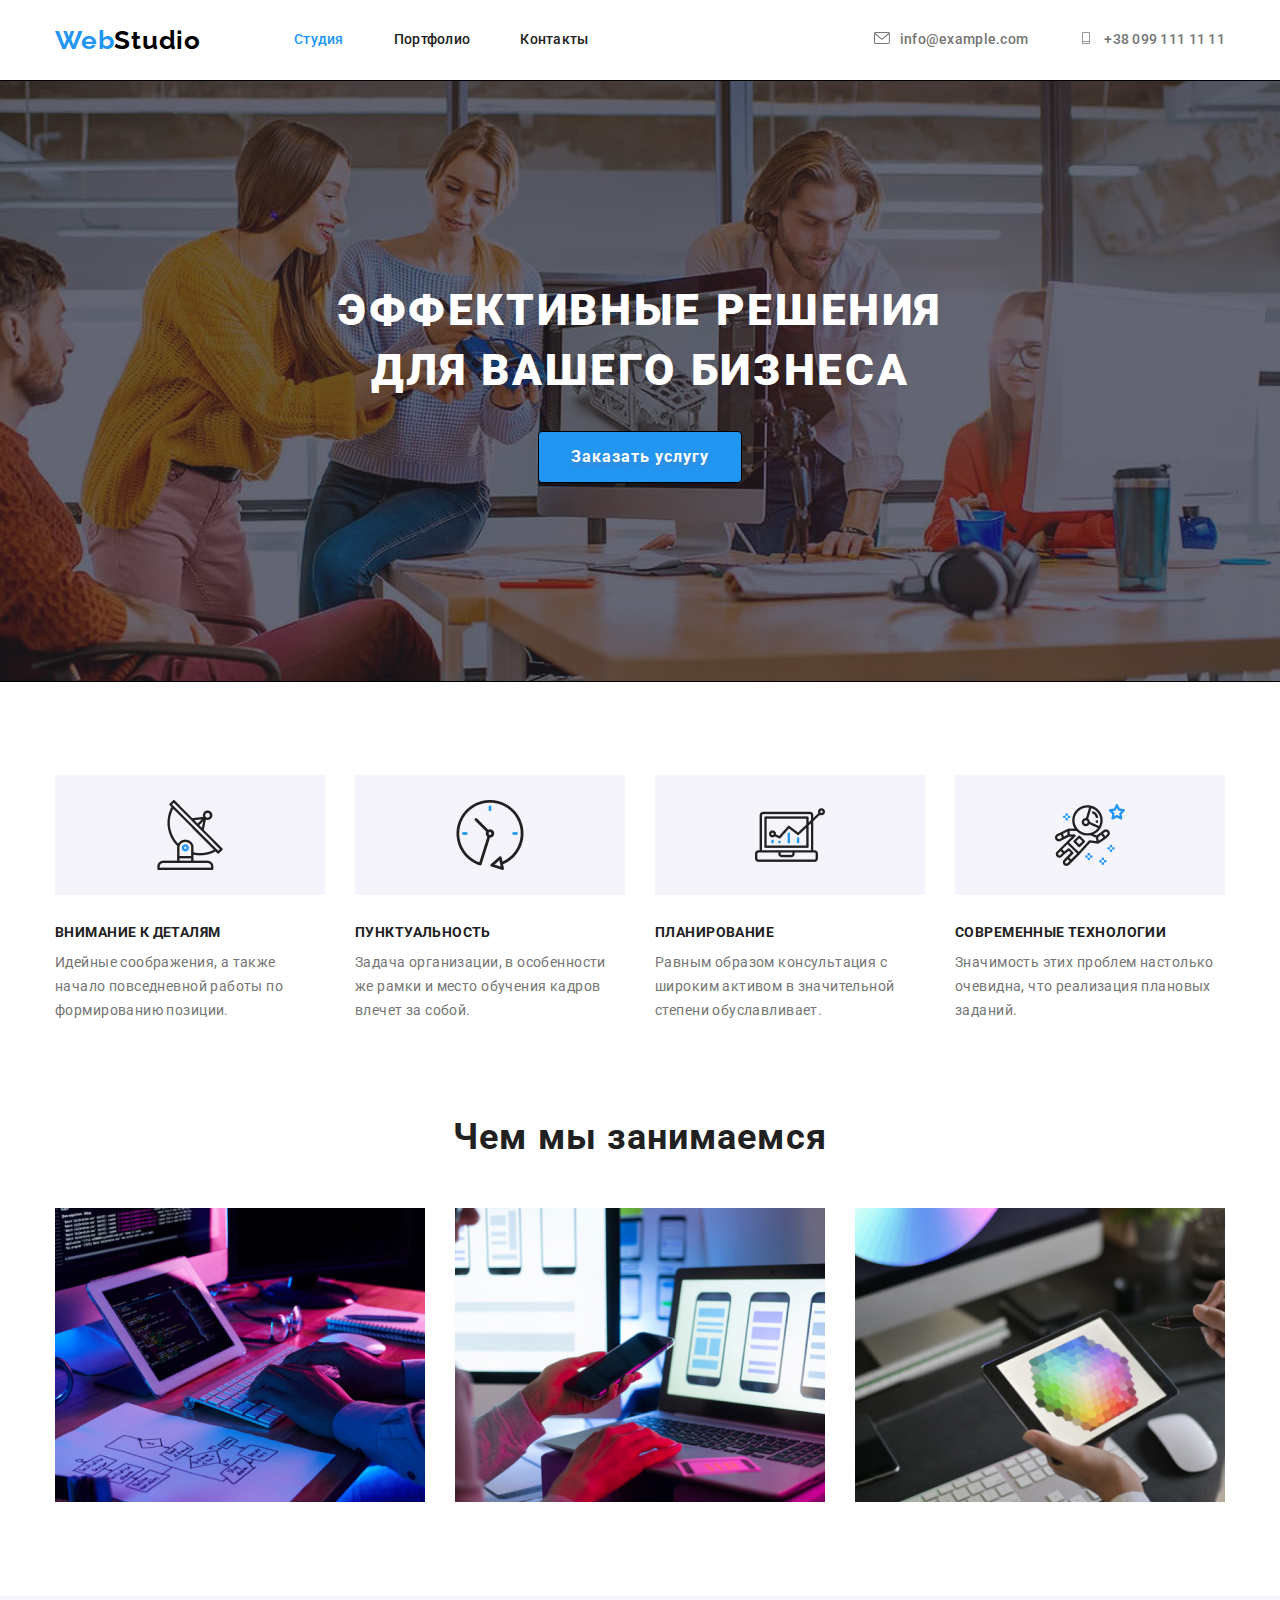
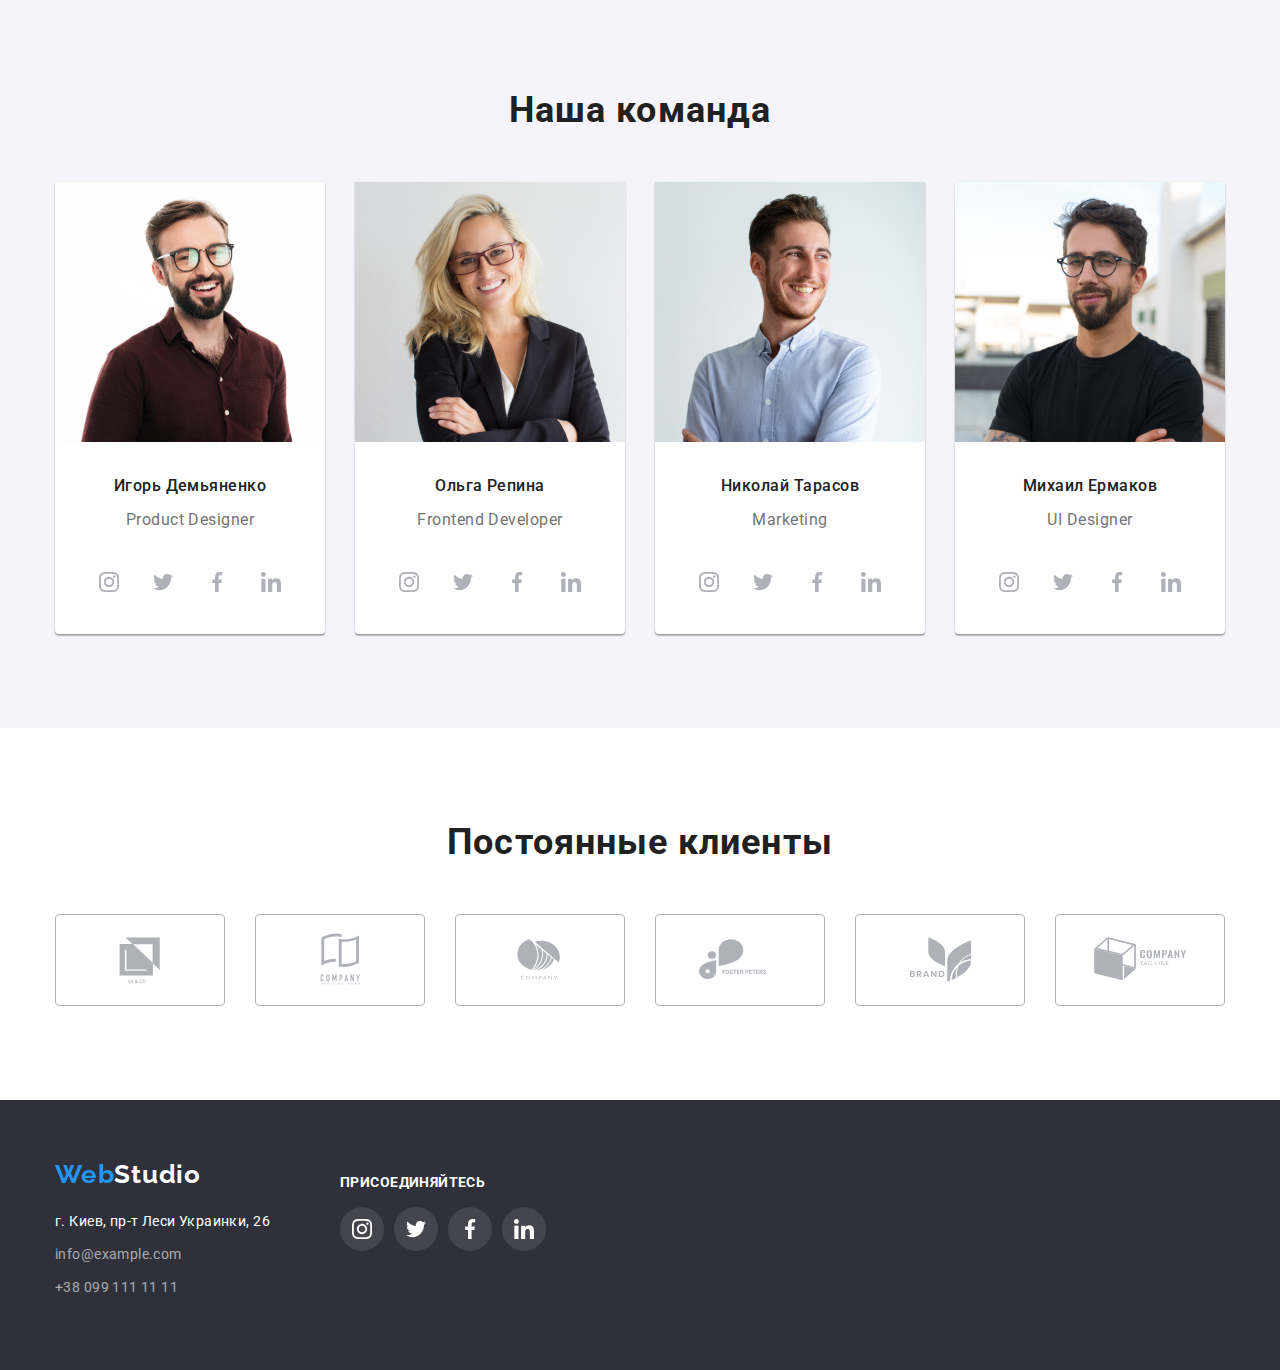
==== commit 3164c878: "Домашка" ====
--- a/index.html
+++ b/index.html
@@ -25,10 +25,14 @@
 
             <ul class="contact-nav list text">
                 <li class="contact-nav item">
-                    <a href="info@example.com" class="tel link">info@example.com</a>
+                    <a href="info@example.com" class="tel-link link"><svg class="contact-icon">
+                            <use href="./images/symbol-defs.svg#icon-envelope"></use>
+                        </svg>info@example.com</a>
                 </li>
                 <li class="contact-nav item">
-                    <a href="tel:+380991111111" class="mail link">+38 099 111 11 11</a>
+                    <a href="tel:+380991111111" class="mail-link link"><svg class="contact-icon">
+                            <use href="./images/symbol-defs.svg#icon-Vector"></use>
+                        </svg>+38 099 111 11 11</a>
                 </li>
             </ul>
         </nav>
@@ -260,33 +264,33 @@
                 <ul class="client-list list">
                     <li class="client-list-element">
                         <a href="" class="client-link link">
-                            <svg href="" class="client-icon">
+                            <svg class="client-icon">
                                 <use href="./images/symbol-defs.svg#icon-Client-1"></use>
                             </svg>
                         </a>
                     </li>
                     <li class="client-list-element"><a href="" class="client-link link">
-                            <svg href="" class="client-icon">
+                            <svg class="client-icon">
                                 <use href="./images/symbol-defs.svg#icon-Client-2"></use>
                             </svg>
                         </a></li>
                     <li class="client-list-element"><a href="" class="client-link link">
-                            <svg href="" class="client-icon">
+                            <svg class="client-icon">
                                 <use href="./images/symbol-defs.svg#icon-Client-3"></use>
                             </svg>
                         </a></li>
                     <li class="client-list-element"><a href="" class="client-link link">
-                            <svg href="" class="client-icon">
+                            <svg class="client-icon">
                                 <use href="./images/symbol-defs.svg#icon-Client-4"></use>
                             </svg>
                         </a></li>
                     <li class="client-list-element"><a href="" class="client-link link">
-                            <svg href="" class="client-icon">
+                            <svg class="client-icon">
                                 <use href="./images/symbol-defs.svg#icon-Client-5"></use>
                             </svg>
                         </a></li>
                     <li class="client-list-element"><a href="" class="client-link link">
-                            <svg href="" class="client-icon">
+                            <svg class="client-icon">
                                 <use href="./images/symbol-defs.svg#icon-Client-6"></use>
                             </svg>
                         </a></li>
@@ -300,11 +304,11 @@
     <!--футер-->
     <footer class="footer">
 
-        <address>
-            <div class="container futter-div">
-
-                <div class="futter-div-address">
-                    <a href="./index.html" class="logo-footer">Web<span class="span-footer">Studio</span></a>
+        <div class="container futter-div">
+
+            <div class="futter-div-address">
+                <a href="./index.html" class="logo-footer">Web<span class="span-footer">Studio</span></a>
+                <address>
                     <ul class="footer-contact list ">
                         <li class="footer-li">
                             <a href="" class="address">г. Киев, пр-т Леси Украинки, 26</a>
@@ -316,33 +320,34 @@
                             <a href="tel:+38-099-111-11-11" class="link">+38 099 111 11 11</a>
                         </li>
                     </ul>
-                </div>
-                <div class="futter-div-social">
-                    <h2 class="footer-title">
-                        присоединяйтесь
-                    </h2>
-                    <ul class="footer-social footer-social-list list">
-                        <li class="footer-social-item"><a href="" class="footer-social-link link"><svg
-                                    class="footer-social-icon">
-                                    <use href="./images/symbol-defs.svg#icon-instagram"></use>
-                                </svg></a></li>
-                        <li class="footer-social-item"><a href="" class="footer-social-link link">
-                                <svg class="footer-social-icon">
-                                    <use href="./images/symbol-defs.svg#icon-twitter"></use>
-                                </svg>
-                            </a></li>
-                        <li class="footer-social-item"><a href="" class="footer-social-link link"><svg
-                                    class="footer-social-icon">
-                                    <use href="./images/symbol-defs.svg#icon-facebook"></use>
-                                </svg></a></li>
-                        <li class="footer-social-item"><a href="" class="footer-social-link link"><svg
-                                    class="footer-social-icon">
-                                    <use href="./images/symbol-defs.svg#icon-linkedin"></use>
-                                </svg></a></li>
-                    </ul>
-                </div>
-            </div>
-        </address>
+                </address>
+            </div>
+            <div class="futter-div-social">
+                <h2 class="footer-title">
+                    присоединяйтесь
+                </h2>
+                <ul class="footer-social footer-social-list list">
+                    <li class="footer-social-item"><a href="" class="footer-social-link link"><svg
+                                class="footer-social-icon">
+                                <use href="./images/symbol-defs.svg#icon-instagram"></use>
+                            </svg></a></li>
+                    <li class="footer-social-item"><a href="" class="footer-social-link link">
+                            <svg class="footer-social-icon">
+                                <use href="./images/symbol-defs.svg#icon-twitter"></use>
+                            </svg>
+                        </a></li>
+                    <li class="footer-social-item"><a href="" class="footer-social-link link"><svg
+                                class="footer-social-icon">
+                                <use href="./images/symbol-defs.svg#icon-facebook"></use>
+                            </svg></a></li>
+                    <li class="footer-social-item"><a href="" class="footer-social-link link"><svg
+                                class="footer-social-icon">
+                                <use href="./images/symbol-defs.svg#icon-linkedin"></use>
+                            </svg></a></li>
+                </ul>
+            </div>
+        </div>
+
 
 
     </footer>
--- a/css/styles.css
+++ b/css/styles.css
@@ -57,6 +57,18 @@
   padding-right: 15px;
 }
 /*-------------HEADER--------- */
+.contact-icon {
+  width: 16px;
+  height: 12px;
+  fill: #757575;
+  margin-right: 10px;
+  align-items: center;
+  justify-content: center;
+}
+.contact-icon:hover,
+.contact-icon:focus {
+  fill: var(--accent-color);
+}
 
 .page-header {
   background-color: var(--primary-white-color);
@@ -590,6 +602,9 @@
 .portfolio-button .button-portfolio.secondary:hover {
   background-color: var(--accent-color);
   color: var(--button-secondary-color);
+  box-shadow: 0px 3px 1px rgba(0, 0, 0, 0.1), 0px 1px 2px rgba(0, 0, 0, 0.08),
+    0px 2px 2px rgba(0, 0, 0, 0.12);
+  border-radius: 4px;
 }
 
 /* portfolio list */
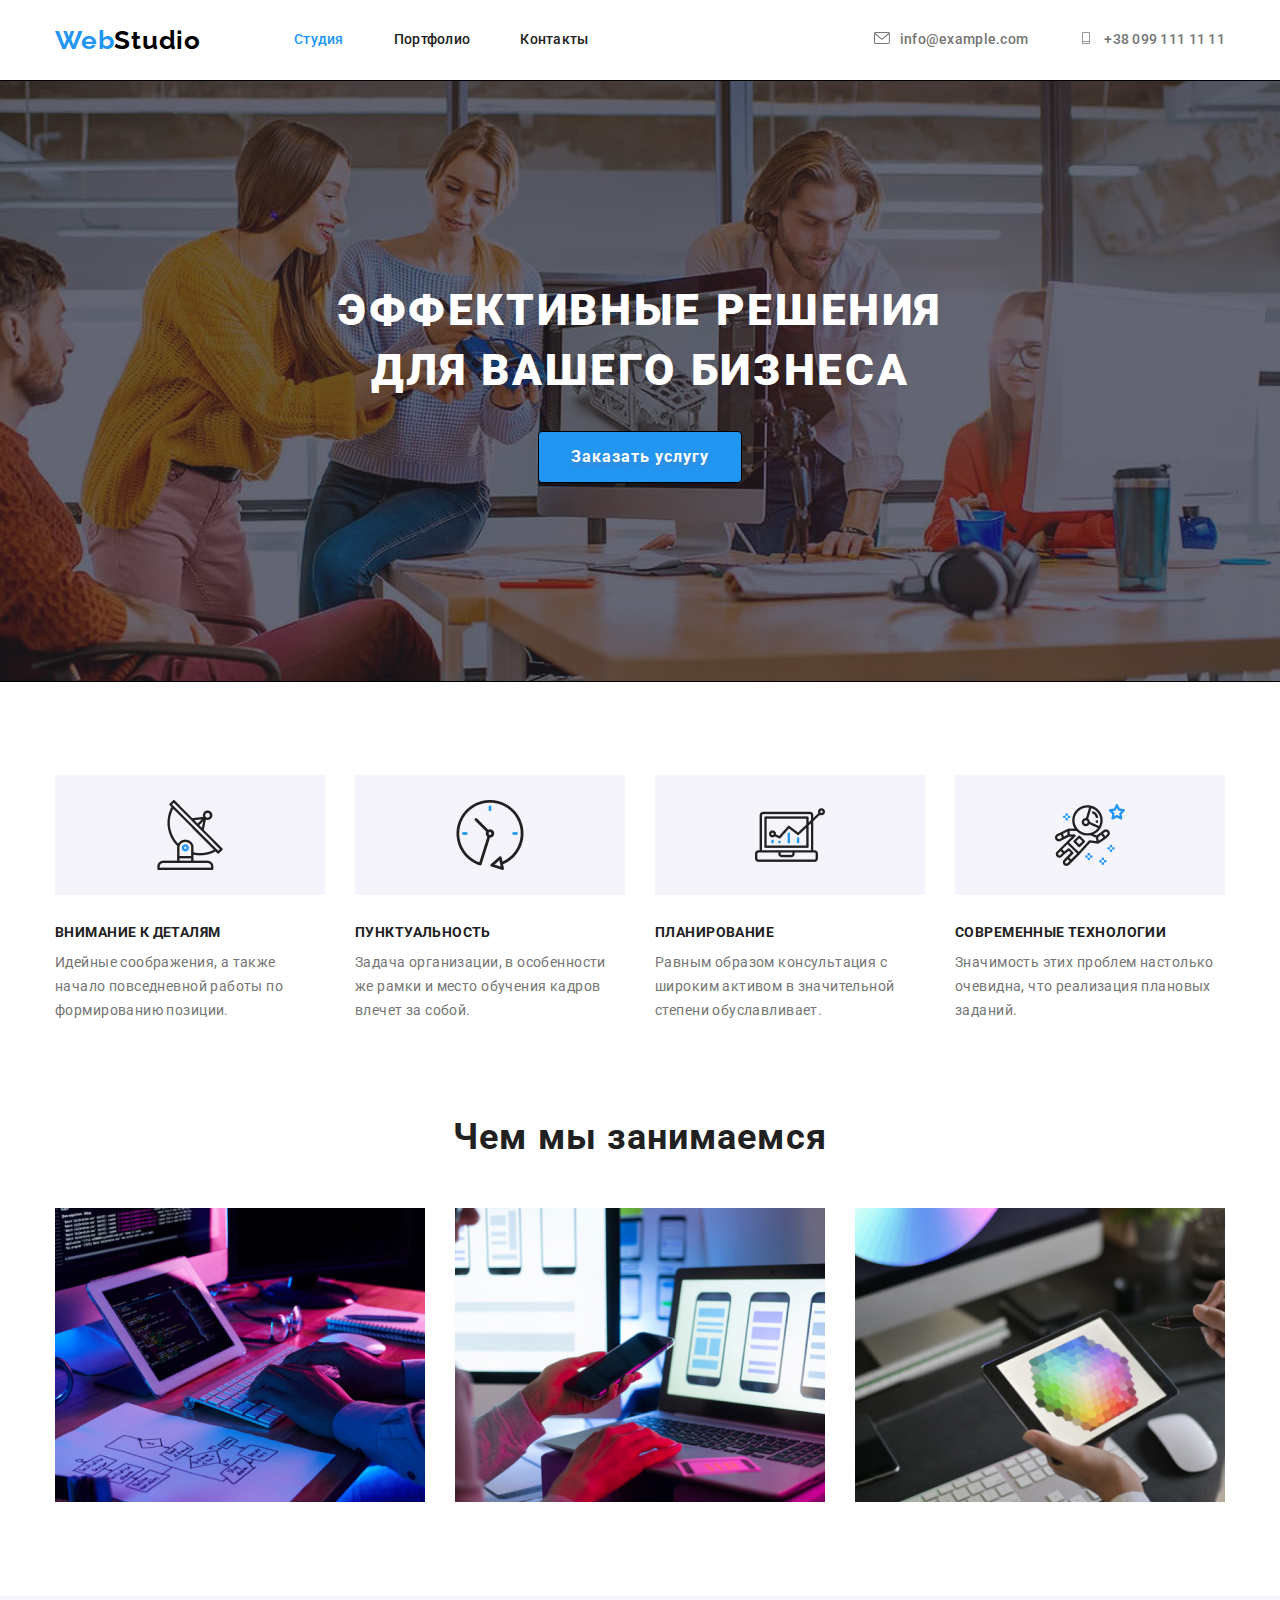
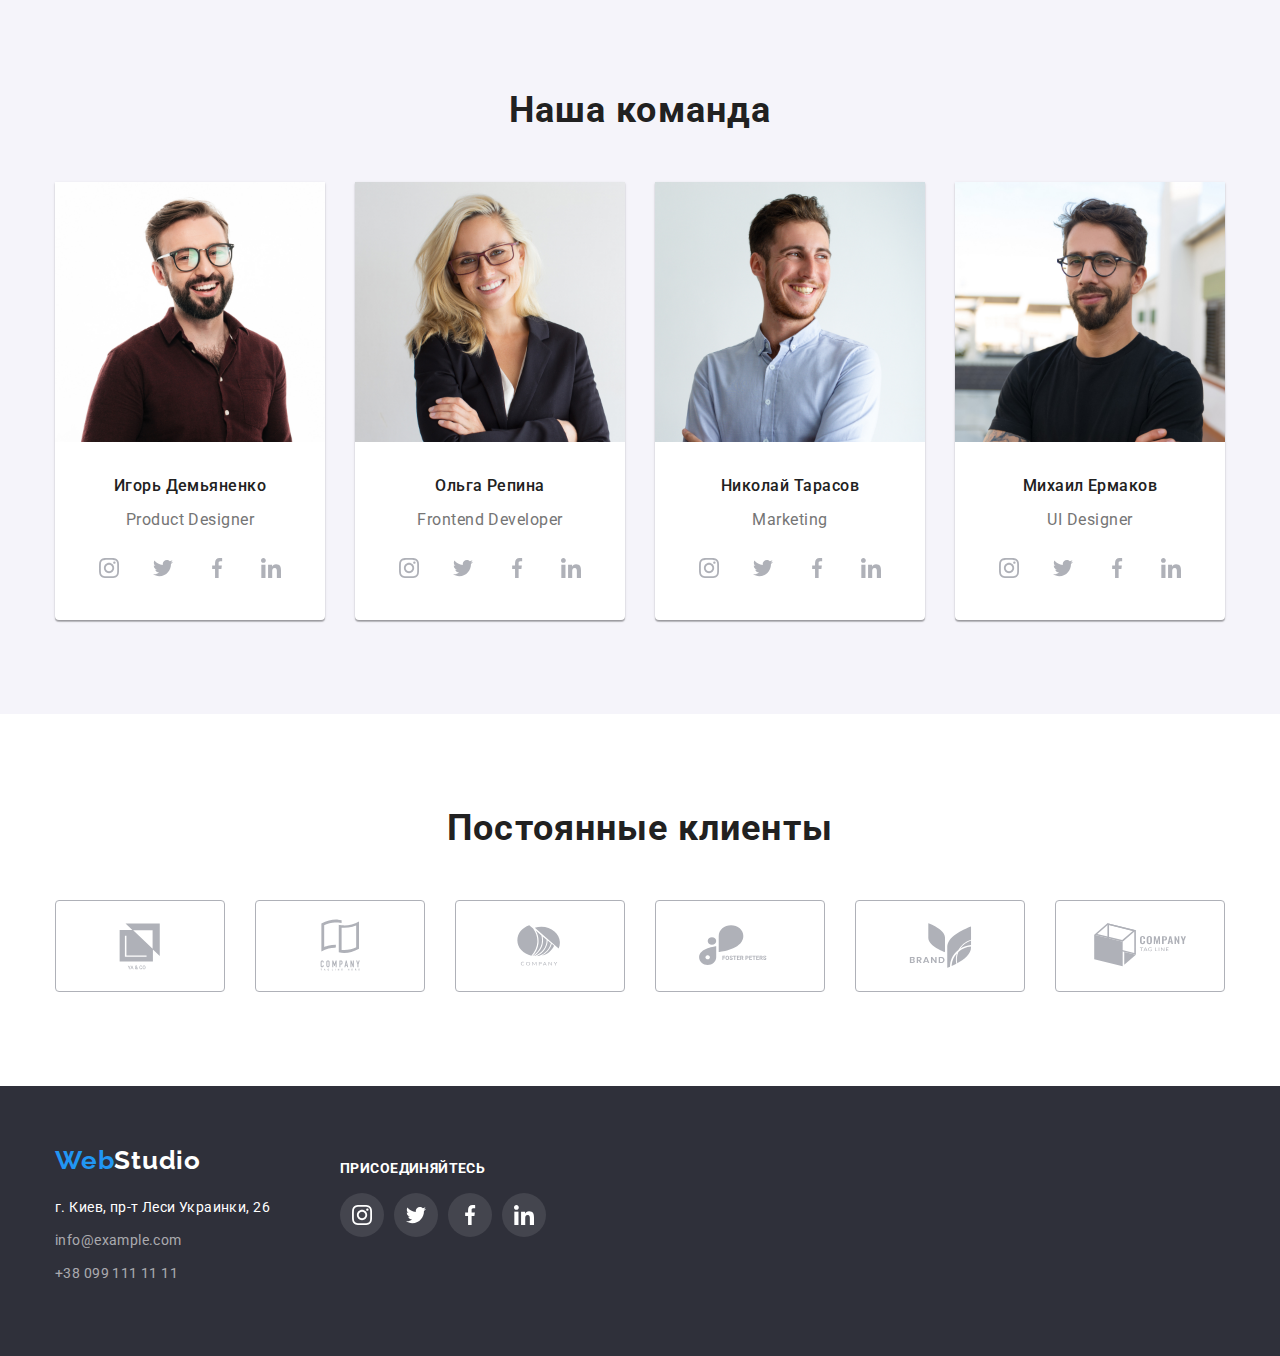
==== commit 750b55af: "правка1" ====
--- a/index.html
+++ b/index.html
@@ -25,12 +25,12 @@
 
             <ul class="contact-nav list text">
                 <li class="contact-nav item">
-                    <a href="info@example.com" class="tel-link link"><svg class="contact-icon">
+                    <a href="info@example.com" class="tel-link link"><svg class="contact-icon ">
                             <use href="./images/symbol-defs.svg#icon-envelope"></use>
                         </svg>info@example.com</a>
                 </li>
                 <li class="contact-nav item">
-                    <a href="tel:+380991111111" class="mail-link link"><svg class="contact-icon">
+                    <a href="tel:+380991111111" class="mail-link link"><svg class="contact-icon ">
                             <use href="./images/symbol-defs.svg#icon-Vector"></use>
                         </svg>+38 099 111 11 11</a>
                 </li>
--- a/css/styles.css
+++ b/css/styles.css
@@ -57,6 +57,76 @@
   padding-right: 15px;
 }
 /*-------------HEADER--------- */
+
+.page-header {
+  background-color: var(--primary-white-color);
+}
+
+.main-nav {
+  display: flex;
+  align-items: center;
+}
+.logo-header {
+  display: flex;
+  color: var(--accent-color);
+  font-family: Raleway;
+  font-style: normal;
+  font-weight: 700;
+  font-size: 26px;
+  line-height: 1.19;
+  letter-spacing: 0.03em;
+}
+.span-nav {
+  color: #000000;
+}
+/* site nav */
+.site-nav {
+  display: flex;
+  font-weight: 500;
+  font-size: 14px;
+  line-height: 1.14;
+  letter-spacing: 0.02em;
+  margin-left: 93px;
+}
+.site-nav .item + .item {
+  margin-left: 50px;
+}
+
+.site-nav .link {
+  display: block;
+  padding-top: 32px;
+  padding-bottom: 32px;
+  color: var(--title-text-color);
+}
+.site-nav .link:hover,
+.site-nav .link:focus {
+  color: var(--accent-color);
+}
+.site-nav .link.current {
+  color: var(--accent-color);
+}
+/* contact nav */
+.contact-nav {
+  display: flex;
+  font-weight: 500;
+  font-size: 14px;
+  line-height: 1.14;
+  letter-spacing: 0.02em;
+  margin-left: auto;
+}
+.contact-nav .item + .item {
+  margin-left: 50px;
+}
+.contact-nav .link {
+  display: block;
+  padding-top: 32px;
+  padding-bottom: 32px;
+  color: var(--primary-text-color);
+}
+.contact-nav .link:hover,
+.contact-nav .link:focus {
+  color: var(--accent-color);
+}
 .contact-icon {
   width: 16px;
   height: 12px;
@@ -65,81 +135,6 @@
   align-items: center;
   justify-content: center;
 }
-.contact-icon:hover,
-.contact-icon:focus {
-  fill: var(--accent-color);
-}
-
-.page-header {
-  background-color: var(--primary-white-color);
-}
-
-.main-nav {
-  display: flex;
-  align-items: center;
-}
-.logo-header {
-  display: flex;
-  color: var(--accent-color);
-  font-family: Raleway;
-  font-style: normal;
-  font-weight: 700;
-  font-size: 26px;
-  line-height: 1.19;
-  letter-spacing: 0.03em;
-}
-.span-nav {
-  color: #000000;
-}
-/* site nav */
-.site-nav {
-  display: flex;
-  font-weight: 500;
-  font-size: 14px;
-  line-height: 1.14;
-  letter-spacing: 0.02em;
-  margin-left: 93px;
-}
-.site-nav .item + .item {
-  margin-left: 50px;
-}
-
-.site-nav .link {
-  display: block;
-  padding-top: 32px;
-  padding-bottom: 32px;
-  color: var(--title-text-color);
-}
-.site-nav .link:hover,
-.site-nav .link:focus {
-  color: var(--accent-color);
-}
-.site-nav .link.current {
-  color: var(--accent-color);
-}
-/* contact nav */
-.contact-nav {
-  display: flex;
-  font-weight: 500;
-  font-size: 14px;
-  line-height: 1.14;
-  letter-spacing: 0.02em;
-  margin-left: auto;
-}
-.contact-nav .item + .item {
-  margin-left: 50px;
-}
-.contact-nav .link {
-  display: block;
-  padding-top: 32px;
-  padding-bottom: 32px;
-  color: var(--primary-text-color);
-}
-.contact-nav .link:hover,
-.contact-nav .link:focus {
-  color: var(--accent-color);
-}
-
 /*------------ HERO----------- */
 .hero {
   text-align: center;
@@ -315,7 +310,7 @@
   line-height: 1.18;
   text-align: center;
   letter-spacing: 0.03em;
-  margin-bottom: 30px;
+  margin-bottom: 16px;
 }
 .command-list-element {
   display: block;
@@ -412,6 +407,7 @@
 .client-link:hover .client-icon,
 .client-link:focus .client-icon {
   fill: var(--accent-color);
+  border: 1px solid #2196f3;
 }
 
 /* --------ФУТЕР---------- */
@@ -599,7 +595,8 @@
   background-color: var(--button-secondary-color);
 }
 
-.portfolio-button .button-portfolio.secondary:hover {
+.portfolio-button .button-portfolio.secondary:hover,
+.portfolio-button .button-portfolio.secondary:focus {
   background-color: var(--accent-color);
   color: var(--button-secondary-color);
   box-shadow: 0px 3px 1px rgba(0, 0, 0, 0.1), 0px 1px 2px rgba(0, 0, 0, 0.08),
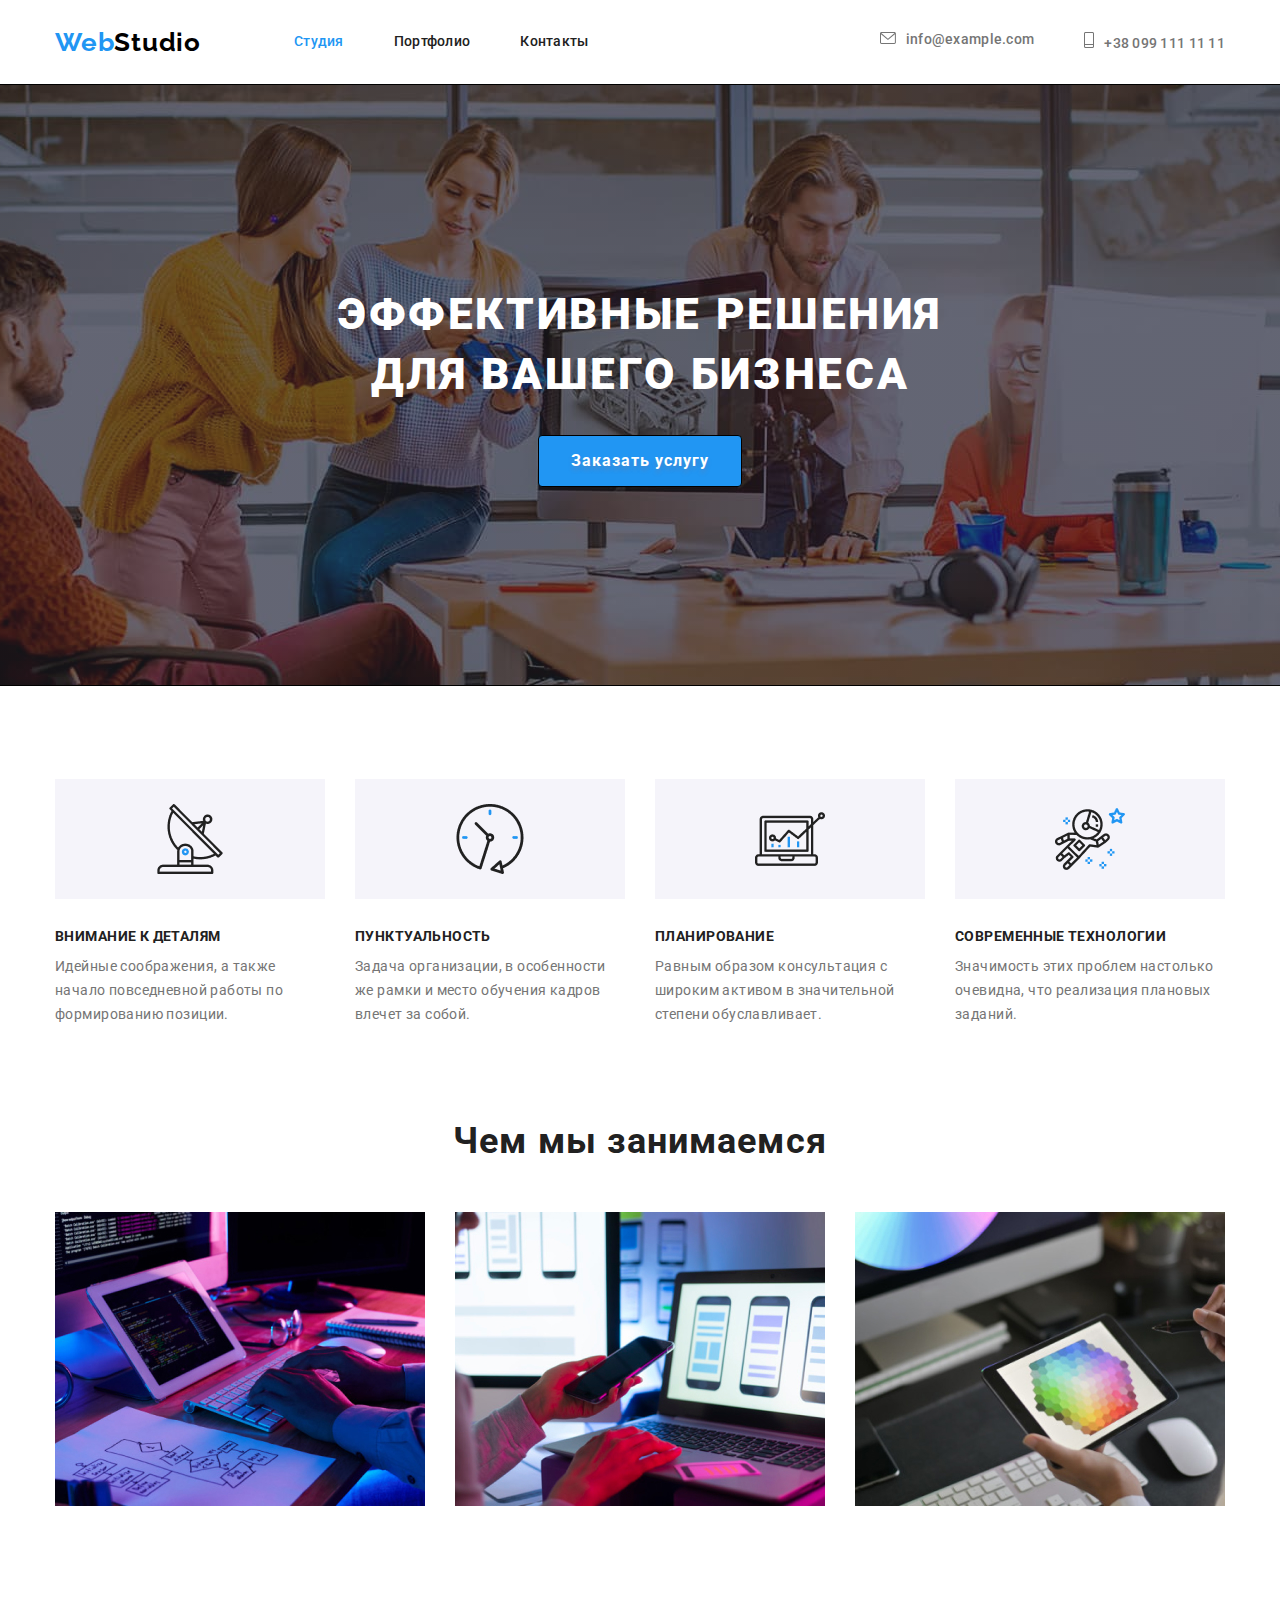
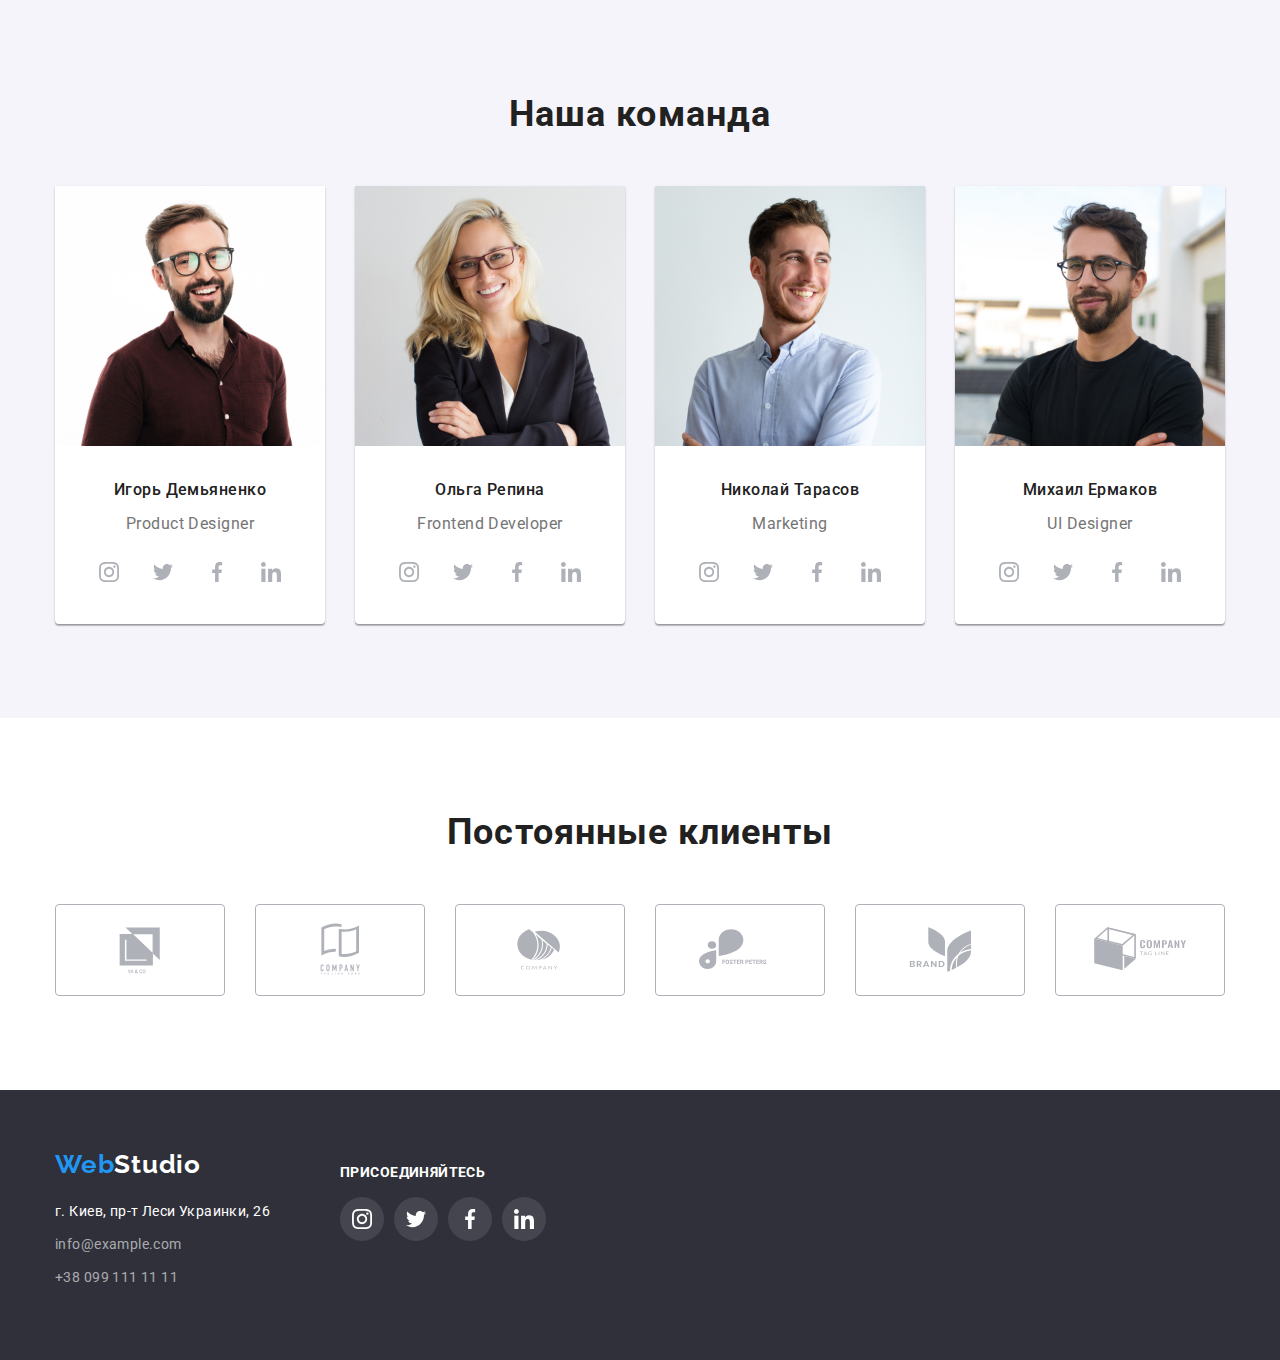
==== commit b6c26ab6: "Внес правки" ====
--- a/index.html
+++ b/index.html
@@ -25,12 +25,13 @@
 
             <ul class="contact-nav list text">
                 <li class="contact-nav item">
-                    <a href="info@example.com" class="tel-link link"><svg class="contact-icon ">
+                    <a href="info@example.com" class="tel-link link"><svg class="contact-icon " width="16" height="12">
                             <use href="./images/symbol-defs.svg#icon-envelope"></use>
                         </svg>info@example.com</a>
                 </li>
                 <li class="contact-nav item">
-                    <a href="tel:+380991111111" class="mail-link link"><svg class="contact-icon ">
+                    <a href="tel:+380991111111" class="mail-link link"><svg class="contact-icon " width="10"
+                            height="16">
                             <use href="./images/symbol-defs.svg#icon-Vector"></use>
                         </svg>+38 099 111 11 11</a>
                 </li>
--- a/css/styles.css
+++ b/css/styles.css
@@ -128,12 +128,11 @@
   color: var(--accent-color);
 }
 .contact-icon {
-  width: 16px;
-  height: 12px;
   fill: #757575;
   margin-right: 10px;
   align-items: center;
   justify-content: center;
+  fill: currentColor;
 }
 /*------------ HERO----------- */
 .hero {
